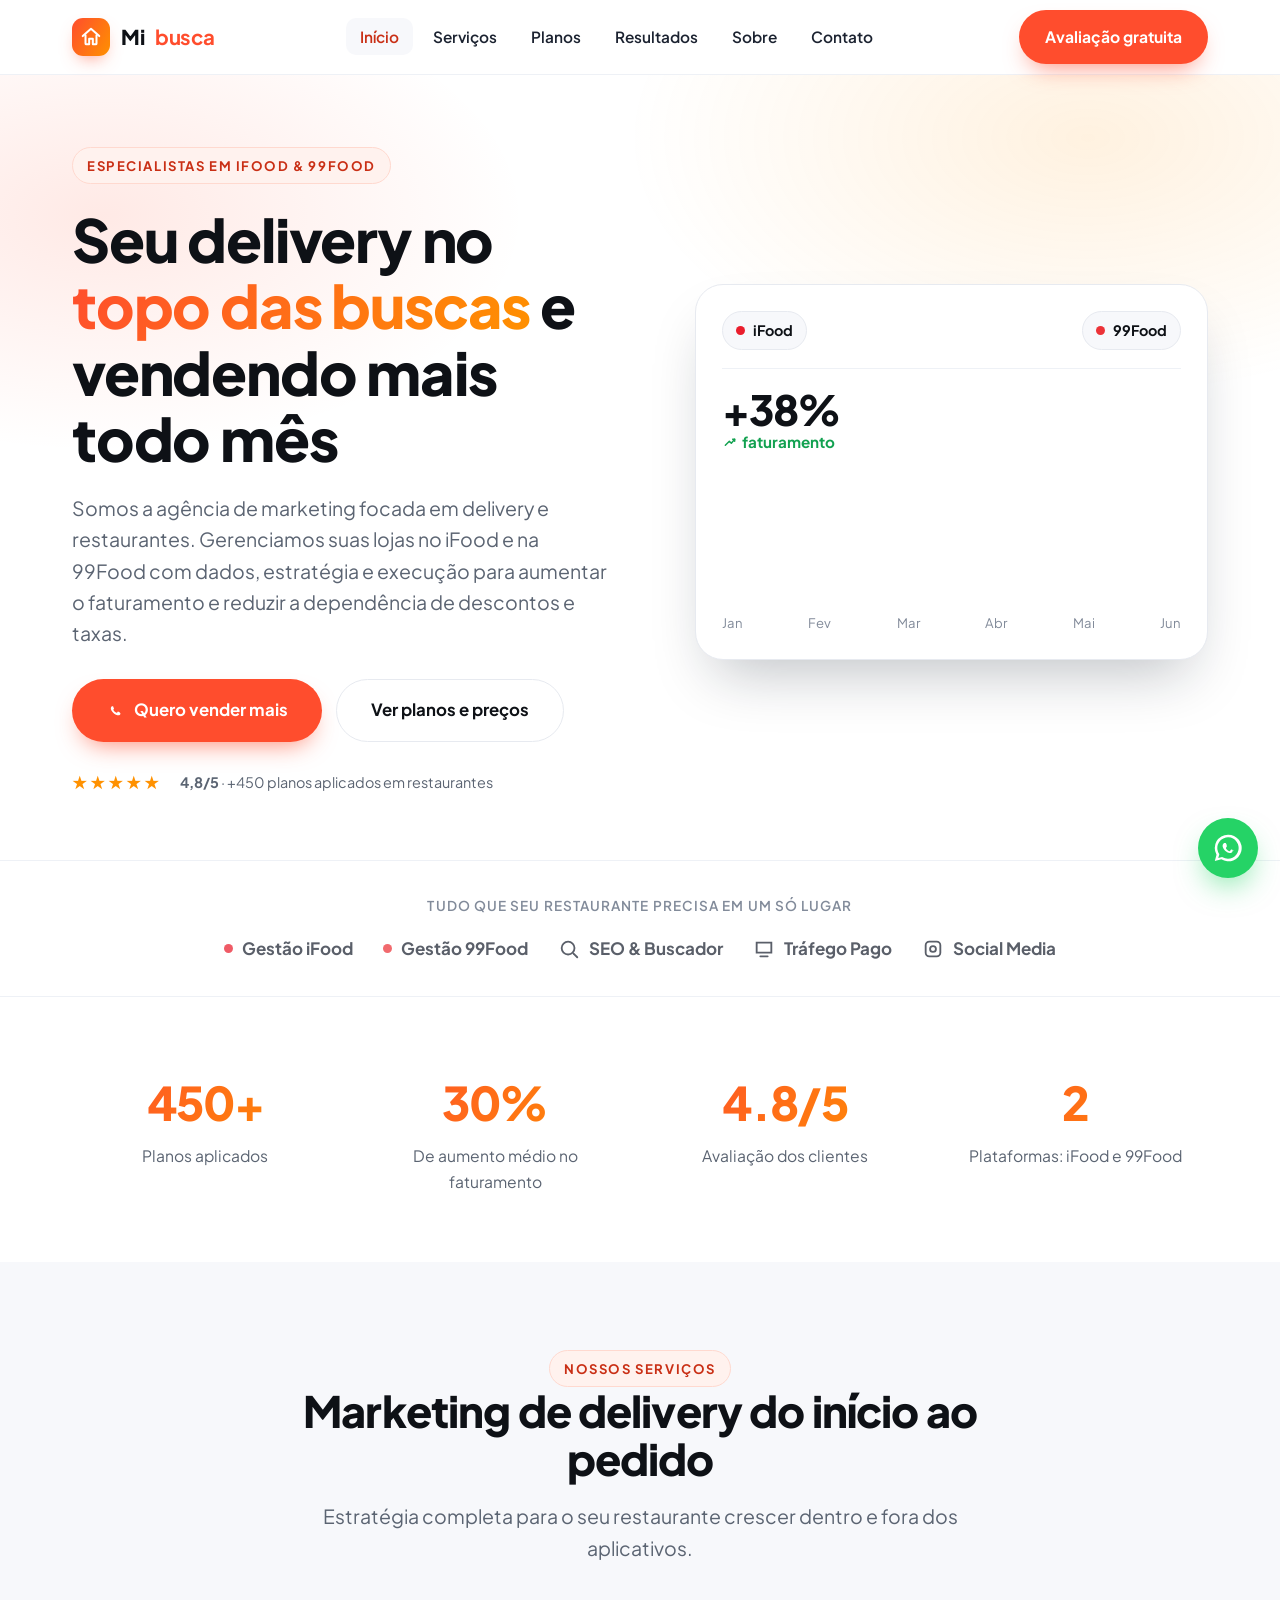
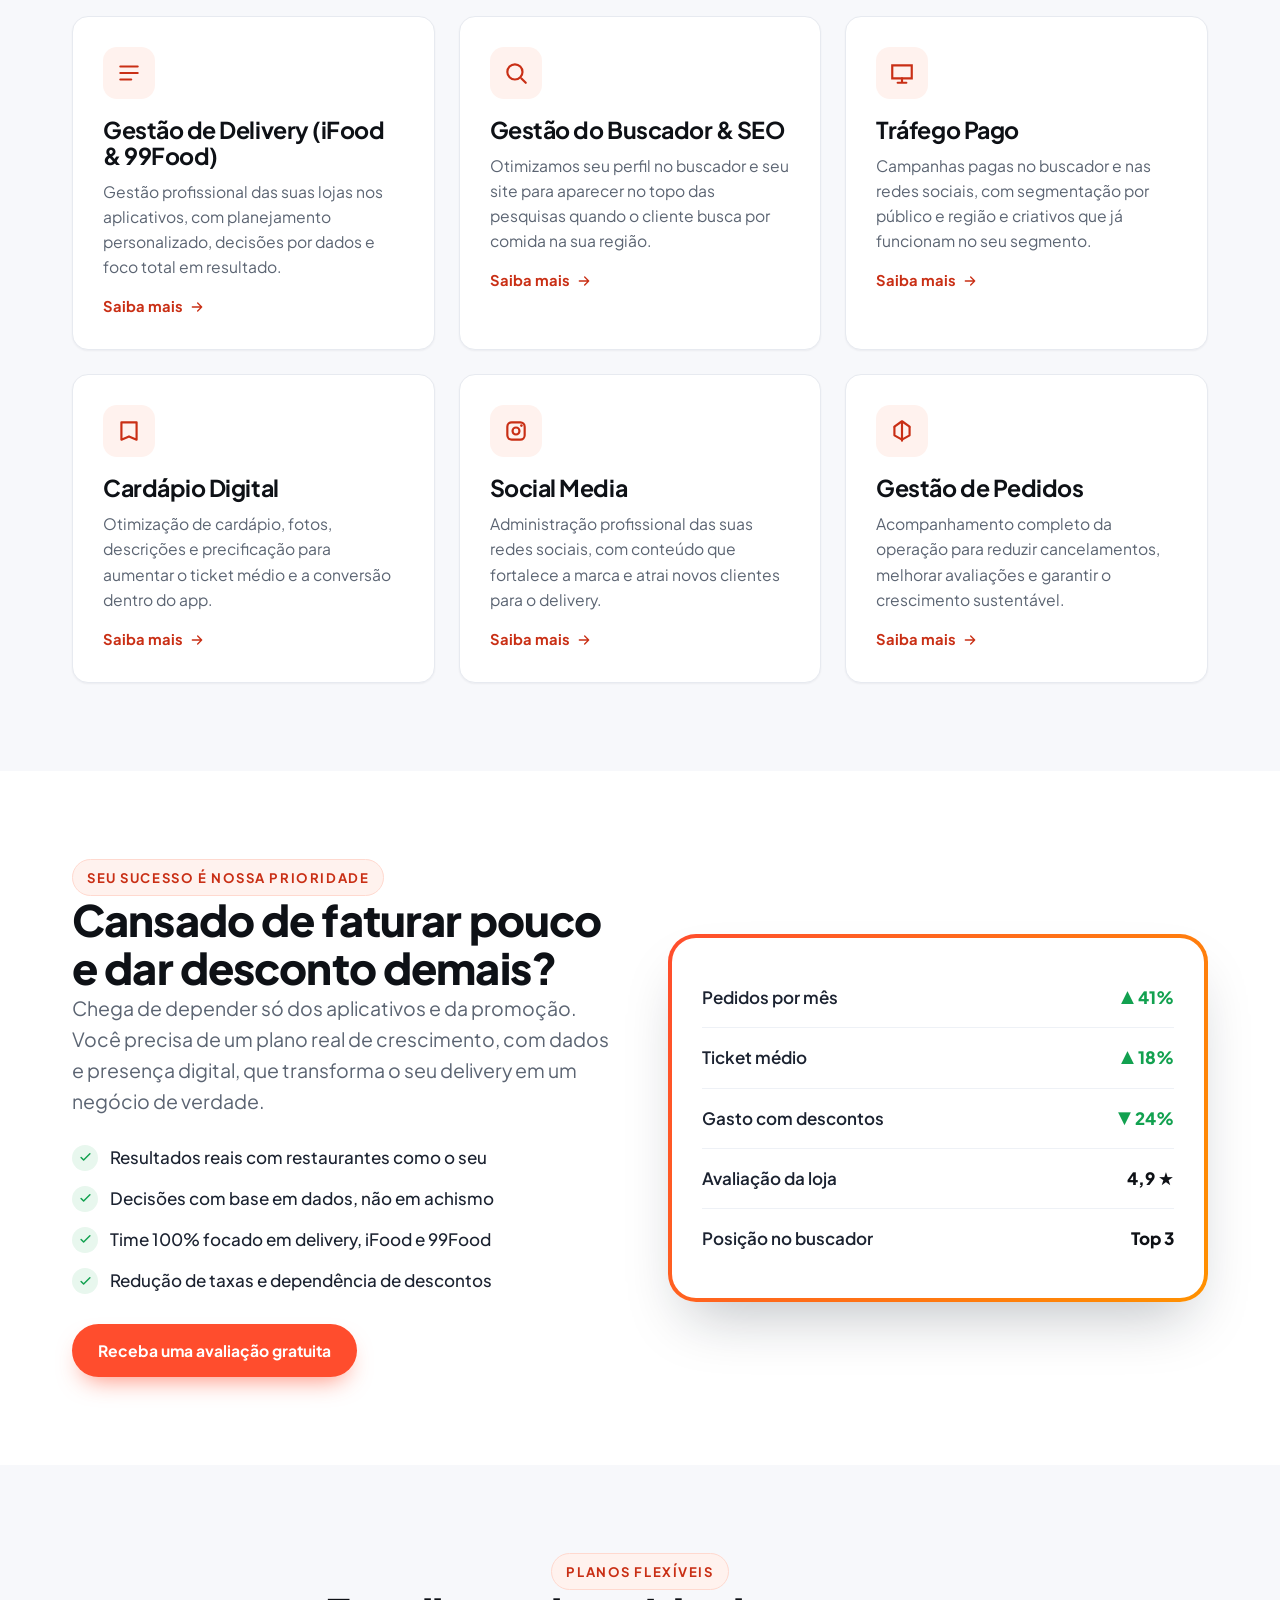
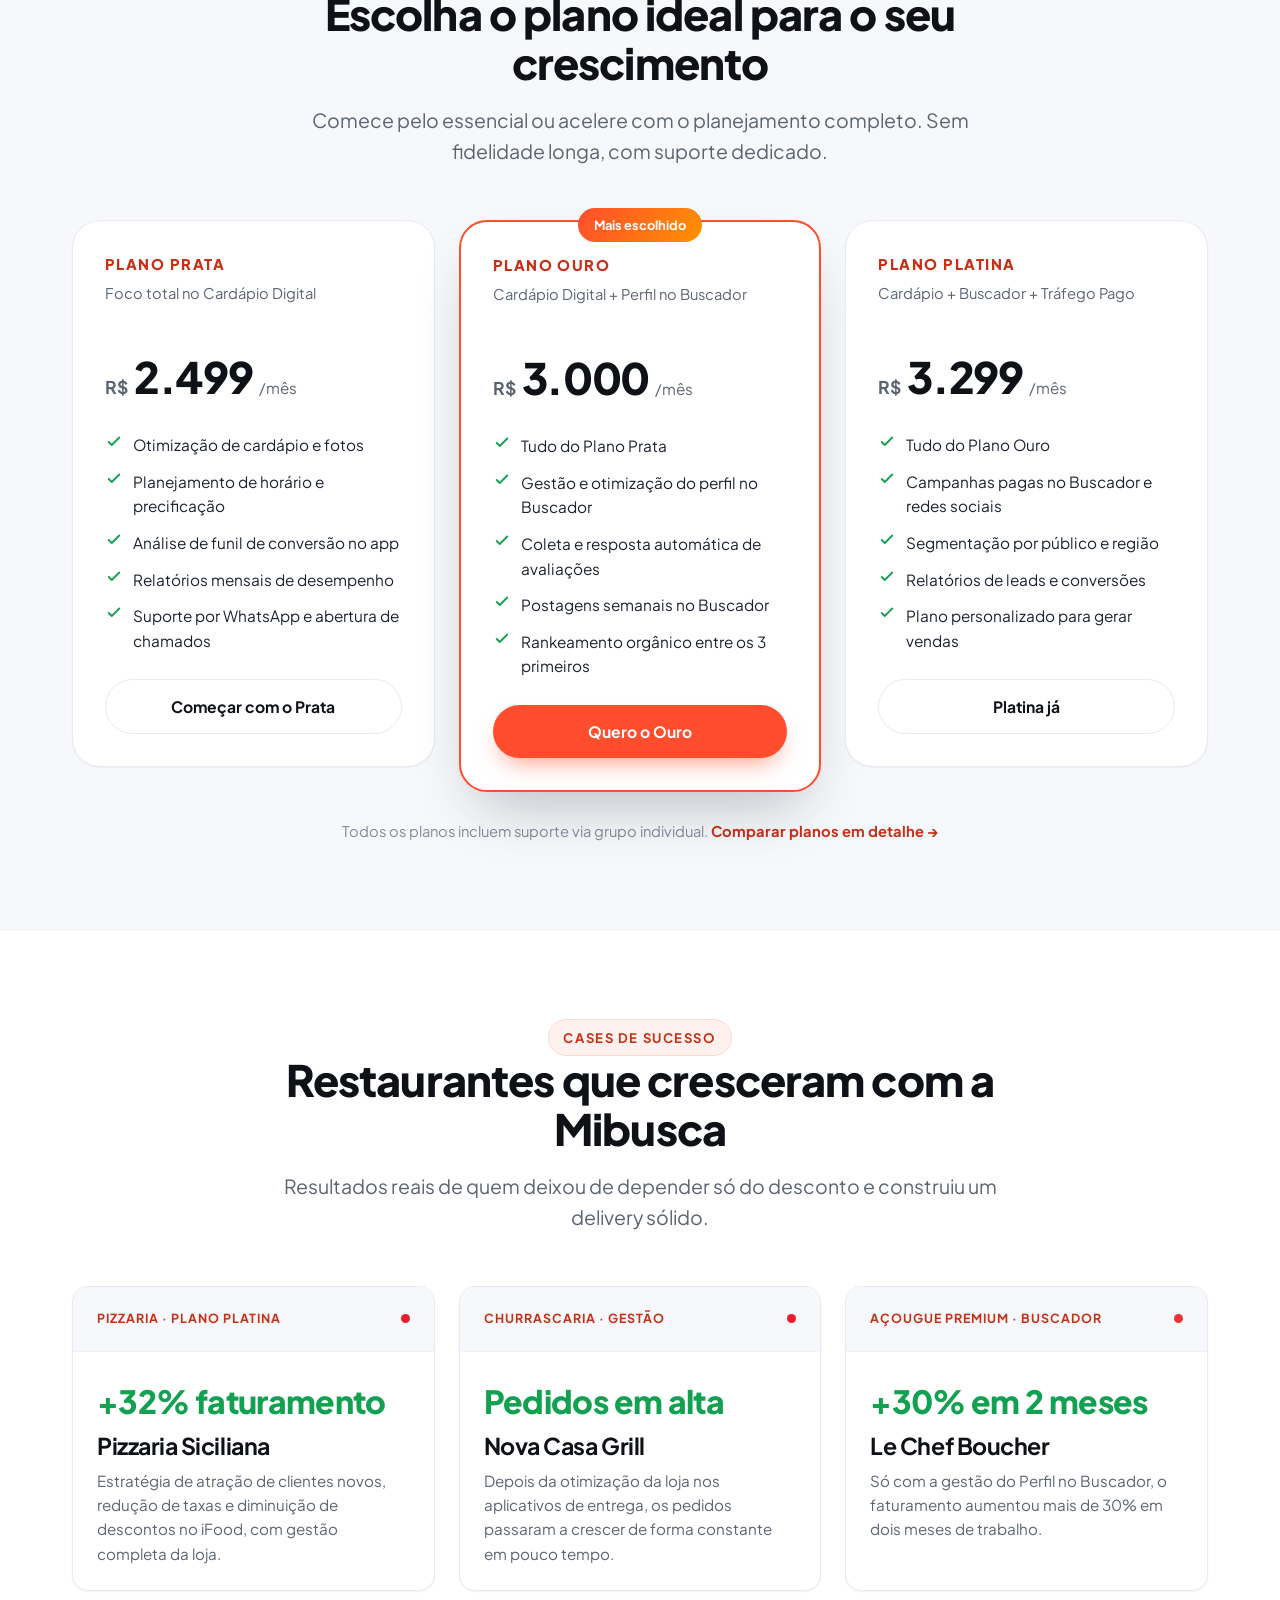
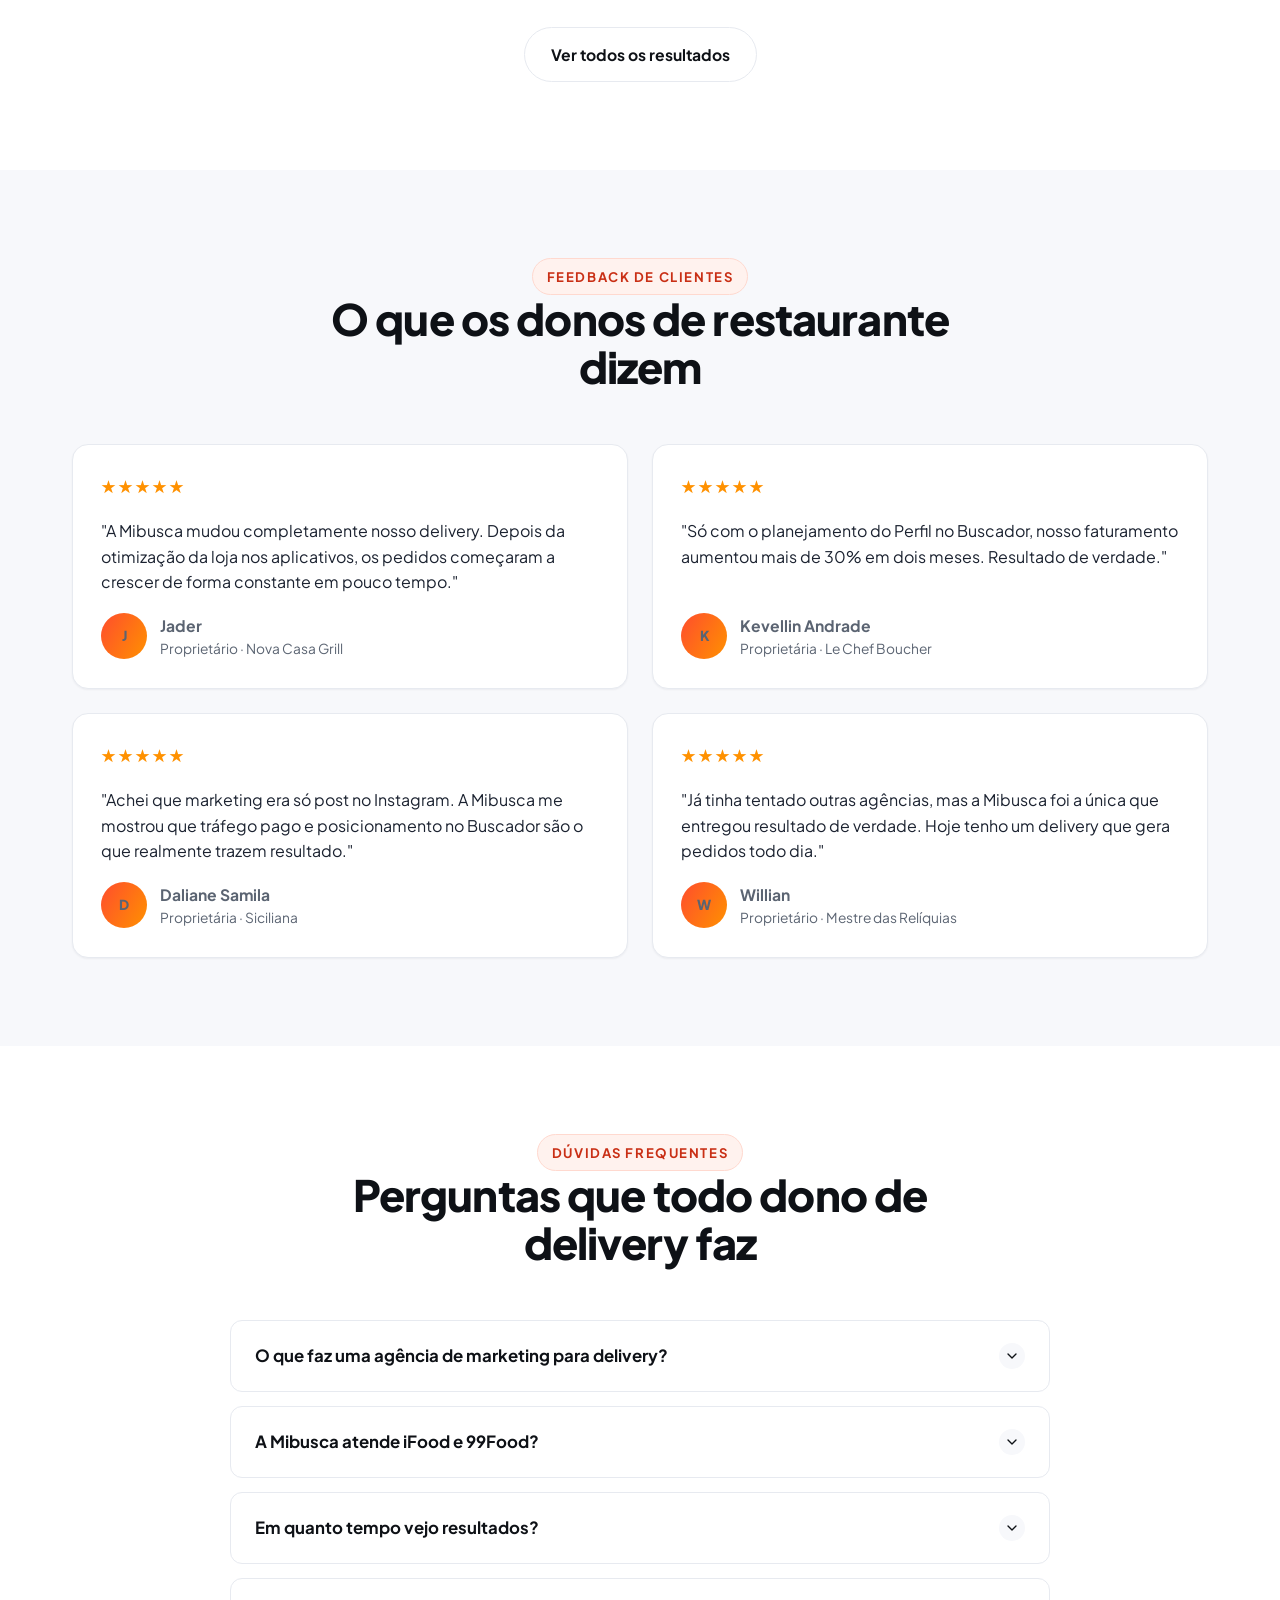
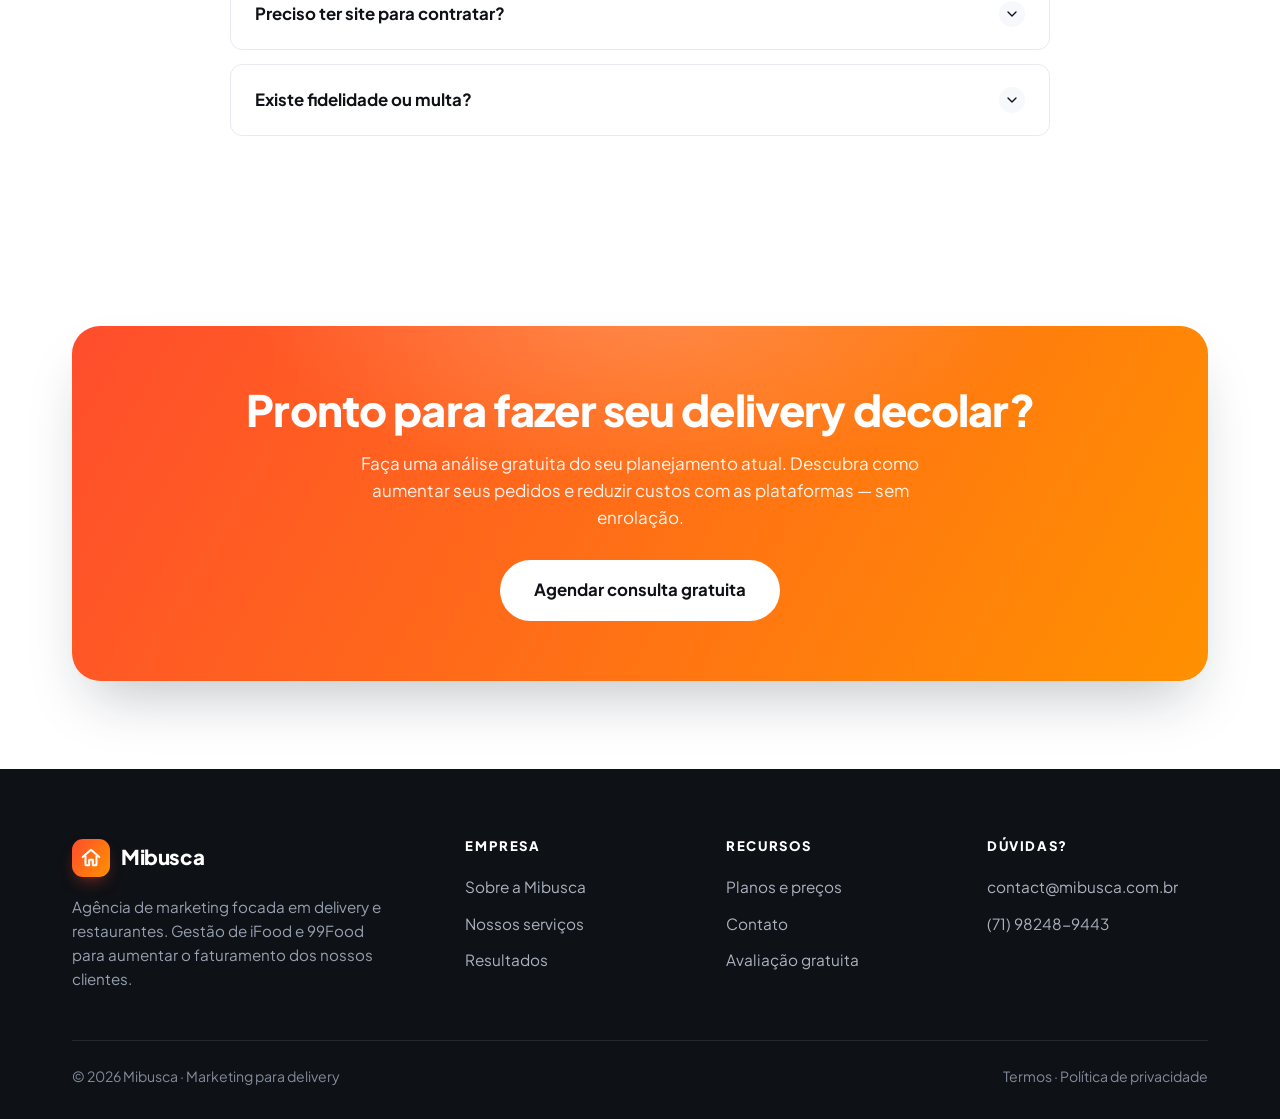
==== index.html @ a93505f5 "Site Mibusca: SEO + design (multi-paginas), deploy via GitHub Pages e CLAUDE.md" ====
<!DOCTYPE html>
<html lang="pt-BR">
<head>
<meta charset="UTF-8">
<meta name="viewport" content="width=device-width, initial-scale=1.0, viewport-fit=cover">

<title>Mibusca | Agência de Marketing para Delivery no iFood e 99Food</title>
<meta name="description" content="Agência de marketing para delivery e restaurantes. Gestão profissional de iFood e 99Food, SEO local, tráfego pago e cardápio digital para aumentar seu faturamento e reduzir taxas. Peça uma avaliação gratuita.">
<meta name="keywords" content="agência de marketing para delivery, gestão de iFood, gestão de 99Food, marketing para restaurantes, aumentar vendas no iFood, consultoria delivery">
<meta name="author" content="Mibusca">
<meta name="robots" content="index, follow, max-image-preview:large">
<link rel="canonical" href="https://mibusca.com.br/">
<meta name="theme-color" content="#ff4d2d">

<!-- Open Graph -->
<meta property="og:type" content="website">
<meta property="og:locale" content="pt_BR">
<meta property="og:site_name" content="Mibusca">
<meta property="og:title" content="Mibusca | Agência de Marketing para Delivery no iFood e 99Food">
<meta property="og:description" content="Gestão profissional de iFood e 99Food, SEO local e tráfego pago para restaurantes venderem mais e pagarem menos taxas.">
<meta property="og:url" content="https://mibusca.com.br/">
<meta property="og:image" content="https://mibusca.com.br/assets/img/og-cover.jpg">
<meta name="twitter:card" content="summary_large_image">
<meta name="twitter:title" content="Mibusca | Agência de Marketing para Delivery">
<meta name="twitter:description" content="Gestão de iFood e 99Food para restaurantes venderem mais e reduzirem taxas.">

<link rel="icon" href="favicon.svg" type="image/svg+xml">
<link rel="manifest" href="site.webmanifest">
<link rel="preconnect" href="https://fonts.googleapis.com">
<link rel="preconnect" href="https://fonts.gstatic.com" crossorigin>
<link rel="stylesheet" href="https://fonts.googleapis.com/css2?family=Plus+Jakarta+Sans:wght@400;500;600;700;800&display=swap">
<link rel="stylesheet" href="assets/css/styles.css">

<!-- JSON-LD: Organization + LocalBusiness -->
<script type="application/ld+json">
{
  "@context": "https://schema.org",
  "@type": ["Organization", "ProfessionalService"],
  "name": "Mibusca",
  "url": "https://mibusca.com.br/",
  "logo": "https://mibusca.com.br/assets/img/logo.png",
  "image": "https://mibusca.com.br/assets/img/og-cover.jpg",
  "description": "Agência de marketing especializada em delivery e restaurantes, com gestão de iFood e 99Food, SEO local e tráfego pago.",
  "email": "contact@mibusca.com.br",
  "telephone": "+55-71-98248-9443",
  "priceRange": "R$2499 - R$3299",
  "areaServed": { "@type": "Country", "name": "Brasil" },
  "knowsAbout": ["Gestão de iFood", "Gestão de 99Food", "Marketing para restaurantes", "Tráfego pago", "SEO local"],
  "sameAs": ["https://wa.me/5571982489443"],
  "contactPoint": {
    "@type": "ContactPoint",
    "telephone": "+55-71-98248-9443",
    "contactType": "sales",
    "areaServed": "BR",
    "availableLanguage": "Portuguese"
  },
  "aggregateRating": {
    "@type": "AggregateRating",
    "ratingValue": "4.8",
    "reviewCount": "127",
    "bestRating": "5"
  }
}
</script>
<!-- JSON-LD: FAQ -->
<script type="application/ld+json">
{
  "@context": "https://schema.org",
  "@type": "FAQPage",
  "mainEntity": [
    {"@type":"Question","name":"O que faz uma agência de marketing para delivery?","acceptedAnswer":{"@type":"Answer","text":"Cuidamos da operação digital do seu restaurante dentro do iFood e da 99Food: otimização de cardápio e fotos, precificação, gestão de avaliações, SEO local, tráfego pago e relatórios. O objetivo é aumentar pedidos e reduzir a dependência de descontos e taxas."}},
    {"@type":"Question","name":"A Mibusca atende iFood e 99Food?","acceptedAnswer":{"@type":"Answer","text":"Sim. Gerenciamos lojas dentro das duas plataformas, iFood e 99Food, com estratégias específicas para cada uma e visão integrada do seu faturamento."}},
    {"@type":"Question","name":"Em quanto tempo vejo resultados?","acceptedAnswer":{"@type":"Answer","text":"Otimizações de cardápio e posicionamento costumam refletir nas primeiras semanas. Clientes relatam crescimento de faturamento já nos dois primeiros meses, dependendo do plano e do ponto de partida da loja."}},
    {"@type":"Question","name":"Preciso ter site para contratar?","acceptedAnswer":{"@type":"Answer","text":"Não. Trabalhamos diretamente dentro do portal do iFood e da 99Food. Site e perfil no buscador são complementos que potencializam os resultados, incluídos nos planos Ouro e Platina."}},
    {"@type":"Question","name":"Existe fidelidade ou multa?","acceptedAnswer":{"@type":"Answer","text":"Nossos planos são mensais e flexíveis. Você pode evoluir de plano conforme o crescimento do seu delivery. Fale com nosso time para ver as condições atuais."}}
  ]
}
</script>
<!-- JSON-LD: WebSite -->
<script type="application/ld+json">
{
  "@context": "https://schema.org",
  "@type": "WebSite",
  "name": "Mibusca",
  "url": "https://mibusca.com.br/",
  "inLanguage": "pt-BR"
}
</script>
</head>
<body>

<!-- HEADER -->
<header class="site-header">
  <div class="container">
    <nav class="nav" aria-label="Principal">
      <a class="brand" href="index.html" aria-label="Mibusca — página inicial">
        <span class="brand__mark" aria-hidden="true">
          <svg viewBox="0 0 24 24" fill="none"><path d="M3 11l9-8 9 8" stroke="#fff" stroke-width="2.2" stroke-linecap="round" stroke-linejoin="round"/><path d="M6 10v9a1 1 0 001 1h3v-6h4v6h3a1 1 0 001-1v-9" stroke="#fff" stroke-width="2.2" stroke-linecap="round" stroke-linejoin="round"/></svg>
        </span>
        Mi<b>busca</b>
      </a>
      <ul class="nav__links">
        <li><a href="index.html" aria-current="page">Início</a></li>
        <li><a href="servicos.html">Serviços</a></li>
        <li><a href="planos.html">Planos</a></li>
        <li><a href="cases.html">Resultados</a></li>
        <li><a href="sobre.html">Sobre</a></li>
        <li><a href="contato.html">Contato</a></li>
      </ul>
      <div class="nav__cta">
        <a class="btn btn--primary" href="https://wa.me/5571982489443?text=Oi!%20Encontrei%20a%20Mibusca%20pelo%20site%20e%20quero%20uma%20avalia%C3%A7%C3%A3o%20gratuita." target="_blank" rel="noopener">Avaliação gratuita</a>
        <button class="nav__toggle" aria-label="Abrir menu" aria-expanded="false" aria-controls="menu">
          <svg viewBox="0 0 24 24" fill="none"><path d="M4 7h16M4 12h16M4 17h16" stroke="currentColor" stroke-width="2" stroke-linecap="round"/></svg>
        </button>
      </div>
    </nav>
  </div>
</header>

<main>
<!-- HERO -->
<section class="hero">
  <div class="container">
    <div class="hero__grid">
      <div>
        <span class="eyebrow">Especialistas em iFood &amp; 99Food</span>
        <h1>Seu delivery no <span class="text-grad">topo das buscas</span> e vendendo mais todo mês</h1>
        <p class="lead">Somos a agência de marketing focada em delivery e restaurantes. Gerenciamos suas lojas no iFood e na 99Food com dados, estratégia e execução para aumentar o faturamento e reduzir a dependência de descontos e taxas.</p>
        <div class="hero__actions">
          <a class="btn btn--primary btn--lg" href="https://wa.me/5571982489443?text=Oi!%20Quero%20uma%20avalia%C3%A7%C3%A3o%20gratuita%20do%20meu%20delivery." target="_blank" rel="noopener">
            <svg viewBox="0 0 24 24" fill="currentColor"><path d="M17.5 14.4c-.3-.2-1.7-.8-2-.9-.3-.1-.5-.2-.7.2-.2.3-.7.9-.9 1.1-.2.2-.3.2-.6.1-1.7-.9-2.8-1.6-4-3.5-.3-.5.3-.5.8-1.5.1-.2 0-.4 0-.5-.1-.2-.7-1.6-.9-2.2-.2-.6-.5-.5-.7-.5h-.6c-.2 0-.5.1-.8.4-.3.3-1 1-1 2.5s1.1 2.9 1.2 3.1c.2.2 2.1 3.3 5.2 4.6 1.9.8 2.7.9 3.6.8.6-.1 1.7-.7 1.9-1.4.2-.7.2-1.2.2-1.4-.1-.1-.3-.2-.6-.3z"/></svg>
            Quero vender mais
          </a>
          <a class="btn btn--ghost btn--lg" href="planos.html">Ver planos e preços</a>
        </div>
        <div class="hero__trust">
          <span class="hero__stars" aria-hidden="true">★★★★★</span>
          <small><strong>4,8/5</strong> · +450 planos aplicados em restaurantes</small>
        </div>
      </div>

      <div class="hero__card" aria-hidden="true">
        <div class="hero__card-top">
          <span class="platform-chip"><span class="dot dot--ifood"></span> iFood</span>
          <span class="platform-chip"><span class="dot dot--99"></span> 99Food</span>
        </div>
        <div class="metric-row">
          <div>
            <div class="big">+38%</div>
            <span class="up">
              <svg viewBox="0 0 24 24" width="16" height="16" fill="none"><path d="M5 17L11 11l3 3 5-6" stroke="currentColor" stroke-width="2.2" stroke-linecap="round" stroke-linejoin="round"/><path d="M16 8h3v3" stroke="currentColor" stroke-width="2.2" stroke-linecap="round" stroke-linejoin="round"/></svg>
              faturamento
            </span>
          </div>
        </div>
        <div class="bars">
          <span data-h="32"></span><span data-h="46"></span><span data-h="40"></span>
          <span data-h="62"></span><span data-h="74"></span><span data-h="90"></span>
        </div>
        <div class="hero__card-foot"><span>Jan</span><span>Fev</span><span>Mar</span><span>Abr</span><span>Mai</span><span>Jun</span></div>
      </div>
    </div>
  </div>
</section>

<!-- LOGOS / TRUST -->
<section class="logos">
  <div class="container">
    <p>Tudo que seu restaurante precisa em um só lugar</p>
    <div class="logos__row">
      <span class="logo-pill"><span class="dot dot--ifood"></span> Gestão iFood</span>
      <span class="logo-pill"><span class="dot dot--99"></span> Gestão 99Food</span>
      <span class="logo-pill">
        <svg viewBox="0 0 24 24" fill="none"><circle cx="11" cy="11" r="7" stroke="currentColor" stroke-width="2"/><path d="M21 21l-4-4" stroke="currentColor" stroke-width="2" stroke-linecap="round"/></svg>
        SEO &amp; Buscador
      </span>
      <span class="logo-pill">
        <svg viewBox="0 0 24 24" fill="none"><path d="M4 5h16v11H4z" stroke="currentColor" stroke-width="2"/><path d="M8 20h8" stroke="currentColor" stroke-width="2" stroke-linecap="round"/></svg>
        Tráfego Pago
      </span>
      <span class="logo-pill">
        <svg viewBox="0 0 24 24" fill="none"><rect x="4" y="4" width="16" height="16" rx="4" stroke="currentColor" stroke-width="2"/><circle cx="12" cy="12" r="3.2" stroke="currentColor" stroke-width="2"/></svg>
        Social Media
      </span>
    </div>
  </div>
</section>

<!-- STATS -->
<section class="section section--tight">
  <div class="container">
    <div class="stats">
      <div class="stat reveal"><div class="num"><span data-count="450">0</span>+</div><div class="label">Planos aplicados</div></div>
      <div class="stat reveal"><div class="num"><span data-count="30">0</span>%</div><div class="label">De aumento médio no faturamento</div></div>
      <div class="stat reveal"><div class="num"><span data-count="4.8" data-dec="1">0</span>/5</div><div class="label">Avaliação dos clientes</div></div>
      <div class="stat reveal"><div class="num"><span data-count="2">0</span></div><div class="label">Plataformas: iFood e 99Food</div></div>
    </div>
  </div>
</section>

<!-- SERVICES -->
<section class="section section--soft" id="servicos">
  <div class="container">
    <div class="section-head center">
      <span class="eyebrow">Nossos serviços</span>
      <h2>Marketing de delivery do início ao pedido</h2>
      <p class="lead">Estratégia completa para o seu restaurante crescer dentro e fora dos aplicativos.</p>
    </div>
    <div class="grid grid-3">
      <article class="card reveal">
        <div class="card__icon"><svg viewBox="0 0 24 24" fill="none"><path d="M4 6h16M4 12h16M4 18h10" stroke="currentColor" stroke-width="2" stroke-linecap="round"/></svg></div>
        <h3>Gestão de Delivery (iFood &amp; 99Food)</h3>
        <p>Gestão profissional das suas lojas nos aplicativos, com planejamento personalizado, decisões por dados e foco total em resultado.</p>
        <a class="card__link" href="servicos.html#gestao-delivery">Saiba mais <svg viewBox="0 0 24 24" fill="none"><path d="M5 12h14M13 6l6 6-6 6" stroke="currentColor" stroke-width="2" stroke-linecap="round" stroke-linejoin="round"/></svg></a>
      </article>
      <article class="card reveal">
        <div class="card__icon"><svg viewBox="0 0 24 24" fill="none"><circle cx="11" cy="11" r="7" stroke="currentColor" stroke-width="2"/><path d="M21 21l-4-4" stroke="currentColor" stroke-width="2" stroke-linecap="round"/></svg></div>
        <h3>Gestão do Buscador &amp; SEO</h3>
        <p>Otimizamos seu perfil no buscador e seu site para aparecer no topo das pesquisas quando o cliente busca por comida na sua região.</p>
        <a class="card__link" href="servicos.html#seo-buscador">Saiba mais <svg viewBox="0 0 24 24" fill="none"><path d="M5 12h14M13 6l6 6-6 6" stroke="currentColor" stroke-width="2" stroke-linecap="round" stroke-linejoin="round"/></svg></a>
      </article>
      <article class="card reveal">
        <div class="card__icon"><svg viewBox="0 0 24 24" fill="none"><path d="M3 5h18v12H3z" stroke="currentColor" stroke-width="2"/><path d="M8 21h8M12 17v4" stroke="currentColor" stroke-width="2" stroke-linecap="round"/></svg></div>
        <h3>Tráfego Pago</h3>
        <p>Campanhas pagas no buscador e nas redes sociais, com segmentação por público e região e criativos que já funcionam no seu segmento.</p>
        <a class="card__link" href="servicos.html#trafego-pago">Saiba mais <svg viewBox="0 0 24 24" fill="none"><path d="M5 12h14M13 6l6 6-6 6" stroke="currentColor" stroke-width="2" stroke-linecap="round" stroke-linejoin="round"/></svg></a>
      </article>
      <article class="card reveal">
        <div class="card__icon"><svg viewBox="0 0 24 24" fill="none"><path d="M5 4h14v16l-7-3-7 3z" stroke="currentColor" stroke-width="2" stroke-linejoin="round"/></svg></div>
        <h3>Cardápio Digital</h3>
        <p>Otimização de cardápio, fotos, descrições e precificação para aumentar o ticket médio e a conversão dentro do app.</p>
        <a class="card__link" href="servicos.html#cardapio-digital">Saiba mais <svg viewBox="0 0 24 24" fill="none"><path d="M5 12h14M13 6l6 6-6 6" stroke="currentColor" stroke-width="2" stroke-linecap="round" stroke-linejoin="round"/></svg></a>
      </article>
      <article class="card reveal">
        <div class="card__icon"><svg viewBox="0 0 24 24" fill="none"><rect x="4" y="4" width="16" height="16" rx="4" stroke="currentColor" stroke-width="2"/><circle cx="12" cy="12" r="3.2" stroke="currentColor" stroke-width="2"/><circle cx="17" cy="7" r="1.2" fill="currentColor"/></svg></div>
        <h3>Social Media</h3>
        <p>Administração profissional das suas redes sociais, com conteúdo que fortalece a marca e atrai novos clientes para o delivery.</p>
        <a class="card__link" href="servicos.html#social-media">Saiba mais <svg viewBox="0 0 24 24" fill="none"><path d="M5 12h14M13 6l6 6-6 6" stroke="currentColor" stroke-width="2" stroke-linecap="round" stroke-linejoin="round"/></svg></a>
      </article>
      <article class="card reveal">
        <div class="card__icon"><svg viewBox="0 0 24 24" fill="none"><path d="M12 3v18M5 8l7-5 7 5" stroke="currentColor" stroke-width="2" stroke-linecap="round" stroke-linejoin="round"/><path d="M5 8v8l7 4 7-4V8" stroke="currentColor" stroke-width="2" stroke-linejoin="round"/></svg></div>
        <h3>Gestão de Pedidos</h3>
        <p>Acompanhamento completo da operação para reduzir cancelamentos, melhorar avaliações e garantir o crescimento sustentável.</p>
        <a class="card__link" href="servicos.html#gestao-pedidos">Saiba mais <svg viewBox="0 0 24 24" fill="none"><path d="M5 12h14M13 6l6 6-6 6" stroke="currentColor" stroke-width="2" stroke-linecap="round" stroke-linejoin="round"/></svg></a>
      </article>
    </div>
  </div>
</section>

<!-- PAIN / SOLUTION SPLIT -->
<section class="section">
  <div class="container">
    <div class="split">
      <div class="reveal">
        <span class="eyebrow">Seu sucesso é nossa prioridade</span>
        <h2>Cansado de faturar pouco e dar desconto demais?</h2>
        <p class="lead">Chega de depender só dos aplicativos e da promoção. Você precisa de um plano real de crescimento, com dados e presença digital, que transforma o seu delivery em um negócio de verdade.</p>
        <ul class="checklist">
          <li><span class="ic"><svg viewBox="0 0 24 24" fill="none"><path d="M5 12l4 4 10-10" stroke="currentColor" stroke-width="2.4" stroke-linecap="round" stroke-linejoin="round"/></svg></span> Resultados reais com restaurantes como o seu</li>
          <li><span class="ic"><svg viewBox="0 0 24 24" fill="none"><path d="M5 12l4 4 10-10" stroke="currentColor" stroke-width="2.4" stroke-linecap="round" stroke-linejoin="round"/></svg></span> Decisões com base em dados, não em achismo</li>
          <li><span class="ic"><svg viewBox="0 0 24 24" fill="none"><path d="M5 12l4 4 10-10" stroke="currentColor" stroke-width="2.4" stroke-linecap="round" stroke-linejoin="round"/></svg></span> Time 100% focado em delivery, iFood e 99Food</li>
          <li><span class="ic"><svg viewBox="0 0 24 24" fill="none"><path d="M5 12l4 4 10-10" stroke="currentColor" stroke-width="2.4" stroke-linecap="round" stroke-linejoin="round"/></svg></span> Redução de taxas e dependência de descontos</li>
        </ul>
        <div class="hero__actions">
          <a class="btn btn--primary" href="https://wa.me/5571982489443?text=Oi!%20Quero%20receber%20uma%20avalia%C3%A7%C3%A3o%20gratuita." target="_blank" rel="noopener">Receba uma avaliação gratuita</a>
        </div>
      </div>
      <div class="reveal">
        <div class="visual-card">
          <div class="visual-card__inner">
            <div class="kpi"><span class="k">Pedidos por mês</span><span class="v green">▲ 41%</span></div>
            <div class="kpi"><span class="k">Ticket médio</span><span class="v green">▲ 18%</span></div>
            <div class="kpi"><span class="k">Gasto com descontos</span><span class="v green">▼ 24%</span></div>
            <div class="kpi"><span class="k">Avaliação da loja</span><span class="v">4,9 ★</span></div>
            <div class="kpi"><span class="k">Posição no buscador</span><span class="v">Top 3</span></div>
          </div>
        </div>
      </div>
    </div>
  </div>
</section>

<!-- PRICING -->
<section class="section section--soft" id="planos">
  <div class="container">
    <div class="section-head center">
      <span class="eyebrow">Planos flexíveis</span>
      <h2>Escolha o plano ideal para o seu crescimento</h2>
      <p class="lead">Comece pelo essencial ou acelere com o planejamento completo. Sem fidelidade longa, com suporte dedicado.</p>
    </div>
    <div class="pricing">
      <div class="plan reveal">
        <div class="plan__name">Plano Prata</div>
        <p class="plan__desc">Foco total no Cardápio Digital</p>
        <div class="plan__price"><span class="cur">R$</span><span class="amount">2.499</span><span class="per">/mês</span></div>
        <ul class="plan__features">
          <li><span class="ic"><svg viewBox="0 0 24 24" fill="none"><path d="M5 12l4 4 10-10" stroke="currentColor" stroke-width="2.4" stroke-linecap="round" stroke-linejoin="round"/></svg></span> Otimização de cardápio e fotos</li>
          <li><span class="ic"><svg viewBox="0 0 24 24" fill="none"><path d="M5 12l4 4 10-10" stroke="currentColor" stroke-width="2.4" stroke-linecap="round" stroke-linejoin="round"/></svg></span> Planejamento de horário e precificação</li>
          <li><span class="ic"><svg viewBox="0 0 24 24" fill="none"><path d="M5 12l4 4 10-10" stroke="currentColor" stroke-width="2.4" stroke-linecap="round" stroke-linejoin="round"/></svg></span> Análise de funil de conversão no app</li>
          <li><span class="ic"><svg viewBox="0 0 24 24" fill="none"><path d="M5 12l4 4 10-10" stroke="currentColor" stroke-width="2.4" stroke-linecap="round" stroke-linejoin="round"/></svg></span> Relatórios mensais de desempenho</li>
          <li><span class="ic"><svg viewBox="0 0 24 24" fill="none"><path d="M5 12l4 4 10-10" stroke="currentColor" stroke-width="2.4" stroke-linecap="round" stroke-linejoin="round"/></svg></span> Suporte por WhatsApp e abertura de chamados</li>
        </ul>
        <a class="btn btn--ghost btn--block" href="https://wa.me/5571982489443?text=Oi!%20Quero%20come%C3%A7ar%20com%20o%20Plano%20Prata." target="_blank" rel="noopener">Começar com o Prata</a>
      </div>

      <div class="plan plan--featured reveal">
        <span class="plan__badge">Mais escolhido</span>
        <div class="plan__name">Plano Ouro</div>
        <p class="plan__desc">Cardápio Digital + Perfil no Buscador</p>
        <div class="plan__price"><span class="cur">R$</span><span class="amount">3.000</span><span class="per">/mês</span></div>
        <ul class="plan__features">
          <li><span class="ic"><svg viewBox="0 0 24 24" fill="none"><path d="M5 12l4 4 10-10" stroke="currentColor" stroke-width="2.4" stroke-linecap="round" stroke-linejoin="round"/></svg></span> Tudo do Plano Prata</li>
          <li><span class="ic"><svg viewBox="0 0 24 24" fill="none"><path d="M5 12l4 4 10-10" stroke="currentColor" stroke-width="2.4" stroke-linecap="round" stroke-linejoin="round"/></svg></span> Gestão e otimização do perfil no Buscador</li>
          <li><span class="ic"><svg viewBox="0 0 24 24" fill="none"><path d="M5 12l4 4 10-10" stroke="currentColor" stroke-width="2.4" stroke-linecap="round" stroke-linejoin="round"/></svg></span> Coleta e resposta automática de avaliações</li>
          <li><span class="ic"><svg viewBox="0 0 24 24" fill="none"><path d="M5 12l4 4 10-10" stroke="currentColor" stroke-width="2.4" stroke-linecap="round" stroke-linejoin="round"/></svg></span> Postagens semanais no Buscador</li>
          <li><span class="ic"><svg viewBox="0 0 24 24" fill="none"><path d="M5 12l4 4 10-10" stroke="currentColor" stroke-width="2.4" stroke-linecap="round" stroke-linejoin="round"/></svg></span> Rankeamento orgânico entre os 3 primeiros</li>
        </ul>
        <a class="btn btn--primary btn--block" href="https://wa.me/5571982489443?text=Oi!%20Quero%20o%20Plano%20Ouro." target="_blank" rel="noopener">Quero o Ouro</a>
      </div>

      <div class="plan reveal">
        <div class="plan__name">Plano Platina</div>
        <p class="plan__desc">Cardápio + Buscador + Tráfego Pago</p>
        <div class="plan__price"><span class="cur">R$</span><span class="amount">3.299</span><span class="per">/mês</span></div>
        <ul class="plan__features">
          <li><span class="ic"><svg viewBox="0 0 24 24" fill="none"><path d="M5 12l4 4 10-10" stroke="currentColor" stroke-width="2.4" stroke-linecap="round" stroke-linejoin="round"/></svg></span> Tudo do Plano Ouro</li>
          <li><span class="ic"><svg viewBox="0 0 24 24" fill="none"><path d="M5 12l4 4 10-10" stroke="currentColor" stroke-width="2.4" stroke-linecap="round" stroke-linejoin="round"/></svg></span> Campanhas pagas no Buscador e redes sociais</li>
          <li><span class="ic"><svg viewBox="0 0 24 24" fill="none"><path d="M5 12l4 4 10-10" stroke="currentColor" stroke-width="2.4" stroke-linecap="round" stroke-linejoin="round"/></svg></span> Segmentação por público e região</li>
          <li><span class="ic"><svg viewBox="0 0 24 24" fill="none"><path d="M5 12l4 4 10-10" stroke="currentColor" stroke-width="2.4" stroke-linecap="round" stroke-linejoin="round"/></svg></span> Relatórios de leads e conversões</li>
          <li><span class="ic"><svg viewBox="0 0 24 24" fill="none"><path d="M5 12l4 4 10-10" stroke="currentColor" stroke-width="2.4" stroke-linecap="round" stroke-linejoin="round"/></svg></span> Plano personalizado para gerar vendas</li>
        </ul>
        <a class="btn btn--ghost btn--block" href="https://wa.me/5571982489443?text=Oi!%20Quero%20o%20Plano%20Platina." target="_blank" rel="noopener">Platina já</a>
      </div>
    </div>
    <p class="center" style="margin-top:28px;color:var(--muted-2);font-size:.92rem">Todos os planos incluem suporte via grupo individual. <a href="planos.html" style="color:var(--brand-700);font-weight:700">Comparar planos em detalhe →</a></p>
  </div>
</section>

<!-- CASES -->
<section class="section" id="resultados">
  <div class="container">
    <div class="section-head center">
      <span class="eyebrow">Cases de sucesso</span>
      <h2>Restaurantes que cresceram com a Mibusca</h2>
      <p class="lead">Resultados reais de quem deixou de depender só do desconto e construiu um delivery sólido.</p>
    </div>
    <div class="grid grid-3">
      <article class="case reveal">
        <div class="case__top"><span class="case__tag">Pizzaria · Plano Platina</span><span class="dot dot--ifood"></span></div>
        <div class="case__body">
          <div class="case__result">+32% faturamento</div>
          <h3>Pizzaria Siciliana</h3>
          <p>Estratégia de atração de clientes novos, redução de taxas e diminuição de descontos no iFood, com gestão completa da loja.</p>
        </div>
      </article>
      <article class="case reveal">
        <div class="case__top"><span class="case__tag">Churrascaria · Gestão</span><span class="dot dot--ifood"></span></div>
        <div class="case__body">
          <div class="case__result">Pedidos em alta</div>
          <h3>Nova Casa Grill</h3>
          <p>Depois da otimização da loja nos aplicativos de entrega, os pedidos passaram a crescer de forma constante em pouco tempo.</p>
        </div>
      </article>
      <article class="case reveal">
        <div class="case__top"><span class="case__tag">Açougue Premium · Buscador</span><span class="dot dot--99"></span></div>
        <div class="case__body">
          <div class="case__result">+30% em 2 meses</div>
          <h3>Le Chef Boucher</h3>
          <p>Só com a gestão do Perfil no Buscador, o faturamento aumentou mais de 30% em dois meses de trabalho.</p>
        </div>
      </article>
    </div>
    <div class="center" style="margin-top:36px">
      <a class="btn btn--ghost" href="cases.html">Ver todos os resultados</a>
    </div>
  </div>
</section>

<!-- TESTIMONIALS -->
<section class="section section--soft">
  <div class="container">
    <div class="section-head center">
      <span class="eyebrow">Feedback de clientes</span>
      <h2>O que os donos de restaurante dizem</h2>
    </div>
    <div class="grid grid-2">
      <figure class="quote reveal">
        <div class="quote__stars" aria-hidden="true">★★★★★</div>
        <blockquote><p>"A Mibusca mudou completamente nosso delivery. Depois da otimização da loja nos aplicativos, os pedidos começaram a crescer de forma constante em pouco tempo."</p></blockquote>
        <figcaption class="quote__who"><span class="quote__avatar">J</span><span><b>Jader</b><span>Proprietário · Nova Casa Grill</span></span></figcaption>
      </figure>
      <figure class="quote reveal">
        <div class="quote__stars" aria-hidden="true">★★★★★</div>
        <blockquote><p>"Só com o planejamento do Perfil no Buscador, nosso faturamento aumentou mais de 30% em dois meses. Resultado de verdade."</p></blockquote>
        <figcaption class="quote__who"><span class="quote__avatar">K</span><span><b>Kevellin Andrade</b><span>Proprietária · Le Chef Boucher</span></span></figcaption>
      </figure>
      <figure class="quote reveal">
        <div class="quote__stars" aria-hidden="true">★★★★★</div>
        <blockquote><p>"Achei que marketing era só post no Instagram. A Mibusca me mostrou que tráfego pago e posicionamento no Buscador são o que realmente trazem resultado."</p></blockquote>
        <figcaption class="quote__who"><span class="quote__avatar">D</span><span><b>Daliane Samila</b><span>Proprietária · Siciliana</span></span></figcaption>
      </figure>
      <figure class="quote reveal">
        <div class="quote__stars" aria-hidden="true">★★★★★</div>
        <blockquote><p>"Já tinha tentado outras agências, mas a Mibusca foi a única que entregou resultado de verdade. Hoje tenho um delivery que gera pedidos todo dia."</p></blockquote>
        <figcaption class="quote__who"><span class="quote__avatar">W</span><span><b>Willian</b><span>Proprietário · Mestre das Relíquias</span></span></figcaption>
      </figure>
    </div>
  </div>
</section>

<!-- FAQ -->
<section class="section" id="faq">
  <div class="container">
    <div class="section-head center">
      <span class="eyebrow">Dúvidas frequentes</span>
      <h2>Perguntas que todo dono de delivery faz</h2>
    </div>
    <div class="faq">
      <div class="faq__item">
        <button class="faq__q" aria-expanded="false"><span>O que faz uma agência de marketing para delivery?</span><span class="chev"><svg viewBox="0 0 24 24" fill="none"><path d="M6 9l6 6 6-6" stroke="currentColor" stroke-width="2" stroke-linecap="round" stroke-linejoin="round"/></svg></span></button>
        <div class="faq__a"><p>Cuidamos da operação digital do seu restaurante dentro do iFood e da 99Food: otimização de cardápio e fotos, precificação, gestão de avaliações, SEO local, tráfego pago e relatórios. O objetivo é aumentar pedidos e reduzir a dependência de descontos e taxas.</p></div>
      </div>
      <div class="faq__item">
        <button class="faq__q" aria-expanded="false"><span>A Mibusca atende iFood e 99Food?</span><span class="chev"><svg viewBox="0 0 24 24" fill="none"><path d="M6 9l6 6 6-6" stroke="currentColor" stroke-width="2" stroke-linecap="round" stroke-linejoin="round"/></svg></span></button>
        <div class="faq__a"><p>Sim. Gerenciamos lojas dentro das duas plataformas, iFood e 99Food, com estratégias específicas para cada uma e uma visão integrada do seu faturamento.</p></div>
      </div>
      <div class="faq__item">
        <button class="faq__q" aria-expanded="false"><span>Em quanto tempo vejo resultados?</span><span class="chev"><svg viewBox="0 0 24 24" fill="none"><path d="M6 9l6 6 6-6" stroke="currentColor" stroke-width="2" stroke-linecap="round" stroke-linejoin="round"/></svg></span></button>
        <div class="faq__a"><p>Otimizações de cardápio e posicionamento costumam refletir nas primeiras semanas. Clientes relatam crescimento de faturamento já nos dois primeiros meses, dependendo do plano e do ponto de partida da loja.</p></div>
      </div>
      <div class="faq__item">
        <button class="faq__q" aria-expanded="false"><span>Preciso ter site para contratar?</span><span class="chev"><svg viewBox="0 0 24 24" fill="none"><path d="M6 9l6 6 6-6" stroke="currentColor" stroke-width="2" stroke-linecap="round" stroke-linejoin="round"/></svg></span></button>
        <div class="faq__a"><p>Não. Trabalhamos diretamente dentro do portal do iFood e da 99Food. Site e perfil no buscador são complementos que potencializam os resultados, incluídos nos planos Ouro e Platina.</p></div>
      </div>
      <div class="faq__item">
        <button class="faq__q" aria-expanded="false"><span>Existe fidelidade ou multa?</span><span class="chev"><svg viewBox="0 0 24 24" fill="none"><path d="M6 9l6 6 6-6" stroke="currentColor" stroke-width="2" stroke-linecap="round" stroke-linejoin="round"/></svg></span></button>
        <div class="faq__a"><p>Nossos planos são mensais e flexíveis. Você pode evoluir de plano conforme o crescimento do seu delivery. Fale com nosso time para conhecer as condições atuais.</p></div>
      </div>
    </div>
  </div>
</section>

<!-- FINAL CTA -->
<section class="section">
  <div class="container">
    <div class="cta reveal">
      <h2>Pronto para fazer seu delivery decolar?</h2>
      <p>Faça uma análise gratuita do seu planejamento atual. Descubra como aumentar seus pedidos e reduzir custos com as plataformas — sem enrolação.</p>
      <a class="btn btn--light btn--lg" href="https://wa.me/5571982489443?text=Oi!%20Quero%20agendar%20uma%20consulta%20gratuita%20com%20a%20Mibusca." target="_blank" rel="noopener">Agendar consulta gratuita</a>
    </div>
  </div>
</section>
</main>

<!-- FOOTER -->
<footer class="site-footer">
  <div class="container">
    <div class="footer__grid">
      <div>
        <a class="brand" href="index.html">
          <span class="brand__mark" aria-hidden="true"><svg viewBox="0 0 24 24" fill="none"><path d="M3 11l9-8 9 8" stroke="#fff" stroke-width="2.2" stroke-linecap="round" stroke-linejoin="round"/><path d="M6 10v9a1 1 0 001 1h3v-6h4v6h3a1 1 0 001-1v-9" stroke="#fff" stroke-width="2.2" stroke-linecap="round" stroke-linejoin="round"/></svg></span>
          Mibusca
        </a>
        <p class="footer__about">Agência de marketing focada em delivery e restaurantes. Gestão de iFood e 99Food para aumentar o faturamento dos nossos clientes.</p>
      </div>
      <div class="footer__col">
        <h4>Empresa</h4>
        <a href="sobre.html">Sobre a Mibusca</a>
        <a href="servicos.html">Nossos serviços</a>
        <a href="cases.html">Resultados</a>
      </div>
      <div class="footer__col">
        <h4>Recursos</h4>
        <a href="planos.html">Planos e preços</a>
        <a href="contato.html">Contato</a>
        <a href="https://wa.me/5571982489443" target="_blank" rel="noopener">Avaliação gratuita</a>
      </div>
      <div class="footer__col">
        <h4>Dúvidas?</h4>
        <p>contact@mibusca.com.br</p>
        <a href="tel:+5571982489443">(71) 98248-9443</a>
      </div>
    </div>
    <div class="footer__bottom">
      <span>© <span id="year">2026</span> Mibusca · Marketing para delivery</span>
      <span>Termos · Política de privacidade</span>
    </div>
  </div>
</footer>

<a class="wa-float" href="https://wa.me/5571982489443?text=Oi!%20Vim%20pelo%20site%20da%20Mibusca." target="_blank" rel="noopener" aria-label="Falar no WhatsApp">
  <svg viewBox="0 0 24 24" fill="#fff"><path d="M12 2a10 10 0 00-8.6 15l-1.3 4.8 4.9-1.3A10 10 0 1012 2zm0 18a8 8 0 01-4.1-1.1l-.3-.2-2.9.8.8-2.8-.2-.3A8 8 0 1112 20zm4.5-6c-.2-.1-1.5-.7-1.7-.8-.2-.1-.4-.1-.6.1-.2.3-.6.8-.8 1-.1.1-.3.2-.5.1-.7-.3-1.4-.7-2-1.5-.4-.5-.7-1.2 0-1.6.1-.1.3-.4.2-.6 0-.2 0-1.5-.6-2-.2-.5-.4-.4-.6-.4h-.5c-.2 0-.5.1-.7.3-.7.7-.9 1.6-.6 2.6.4 1.4 1.3 2.6 2.8 3.6 1.2.8 2.1 1 2.8 1 .5 0 1.4-.4 1.6-1 .2-.6.2-1 .1-1.1z"/></svg>
</a>

<script src="assets/js/main.js" defer></script>
</body>
</html>
---- assets/css/styles.css ----
/* ==========================================================================
   Mibusca — Design System
   Agência de marketing para delivery (iFood & 99Food)
   ========================================================================== */

:root {
  /* Brand */
  --brand: #ff4d2d;
  --brand-600: #ed3d1e;
  --brand-700: #c92f15;
  --brand-2: #ff9100;
  --accent: #12a150;
  --accent-soft: #e8f7ee;

  /* Ink / neutrals */
  --ink: #0e1116;
  --ink-2: #1b2230;
  --muted: #5b6472;
  --muted-2: #828b9a;
  --line: #e7eaf0;
  --line-2: #eef1f6;
  --bg: #ffffff;
  --bg-soft: #f7f8fb;
  --bg-ink: #0e1116;

  /* Effects */
  --radius: 16px;
  --radius-sm: 12px;
  --radius-lg: 28px;
  --shadow-sm: 0 1px 2px rgba(16, 24, 40, .05);
  --shadow: 0 10px 30px -12px rgba(16, 24, 40, .18);
  --shadow-lg: 0 30px 60px -20px rgba(16, 24, 40, .28);
  --ring: 0 0 0 4px rgba(255, 77, 45, .15);

  --container: 1180px;
  --gradient: linear-gradient(120deg, var(--brand) 0%, var(--brand-2) 100%);
  --font: "Plus Jakarta Sans", "Inter", system-ui, -apple-system, Segoe UI, Roboto, Arial, sans-serif;
}

/* Reset ------------------------------------------------------------------- */
*, *::before, *::after { box-sizing: border-box; }
* { margin: 0; }
html { scroll-behavior: smooth; -webkit-text-size-adjust: 100%; }
body {
  font-family: var(--font);
  color: var(--ink);
  background: var(--bg);
  line-height: 1.6;
  font-size: 17px;
  -webkit-font-smoothing: antialiased;
  text-rendering: optimizeLegibility;
  overflow-x: hidden;
}
img, svg, video { display: block; max-width: 100%; height: auto; }
a { color: inherit; text-decoration: none; }
button { font-family: inherit; cursor: pointer; border: 0; background: none; }
ul { list-style: none; padding: 0; }
:focus-visible { outline: none; box-shadow: var(--ring); border-radius: 6px; }

/* Layout ------------------------------------------------------------------ */
.container { width: 100%; max-width: var(--container); margin-inline: auto; padding-inline: 22px; }
.section { padding: 88px 0; }
.section--soft { background: var(--bg-soft); }
.section--ink { background: var(--bg-ink); color: #fff; }
.section--tight { padding: 60px 0; }

/* Typography -------------------------------------------------------------- */
h1, h2, h3, h4 { line-height: 1.12; letter-spacing: -.02em; font-weight: 800; color: var(--ink); }
.section--ink h1, .section--ink h2, .section--ink h3 { color: #fff; }
h1 { font-size: clamp(2.3rem, 5.2vw, 3.7rem); }
h2 { font-size: clamp(1.9rem, 3.8vw, 2.7rem); }
h3 { font-size: clamp(1.2rem, 2vw, 1.45rem); font-weight: 700; }
p { color: var(--muted); }
.lead { font-size: clamp(1.05rem, 1.8vw, 1.22rem); color: var(--muted); }
.eyebrow {
  display: inline-flex; align-items: center; gap: 8px;
  font-size: .82rem; font-weight: 700; letter-spacing: .12em; text-transform: uppercase;
  color: var(--brand-700); background: #fff2ee; border: 1px solid #ffd9cf;
  padding: 7px 14px; border-radius: 999px;
}
.section--ink .eyebrow { color: #ffd9cf; background: rgba(255,255,255,.06); border-color: rgba(255,255,255,.14); }
.section-head { max-width: 720px; margin-bottom: 52px; }
.section-head.center { margin-inline: auto; text-align: center; }
.section-head .lead { margin-top: 18px; }
.text-grad { background: var(--gradient); -webkit-background-clip: text; background-clip: text; color: transparent; }

/* Buttons ----------------------------------------------------------------- */
.btn {
  display: inline-flex; align-items: center; justify-content: center; gap: 9px;
  font-weight: 700; font-size: .98rem; padding: 14px 26px; border-radius: 999px;
  transition: transform .18s ease, box-shadow .2s ease, background .2s ease, color .2s ease;
  white-space: nowrap;
}
.btn svg { width: 19px; height: 19px; }
.btn--primary { background: var(--brand); color: #fff; box-shadow: 0 12px 24px -10px rgba(255,77,45,.65); }
.btn--primary:hover { background: var(--brand-600); transform: translateY(-2px); box-shadow: 0 18px 30px -12px rgba(255,77,45,.7); }
.btn--ghost { background: #fff; color: var(--ink); border: 1.5px solid var(--line); }
.btn--ghost:hover { border-color: var(--ink); transform: translateY(-2px); }
.btn--light { background: #fff; color: var(--ink); }
.btn--light:hover { transform: translateY(-2px); box-shadow: var(--shadow); }
.btn--lg { padding: 17px 34px; font-size: 1.05rem; }
.btn--block { width: 100%; }

/* Header ------------------------------------------------------------------ */
.site-header {
  position: sticky; top: 0; z-index: 60;
  background: rgba(255,255,255,.82); backdrop-filter: saturate(180%) blur(14px);
  border-bottom: 1px solid var(--line-2);
}
.nav { display: flex; align-items: center; justify-content: space-between; height: 74px; gap: 24px; }
.brand { display: flex; align-items: center; gap: 11px; font-weight: 800; font-size: 1.28rem; letter-spacing: -.02em; }
.brand__mark {
  width: 38px; height: 38px; border-radius: 11px; background: var(--gradient);
  display: grid; place-items: center; color: #fff; font-weight: 800; box-shadow: 0 8px 18px -8px rgba(255,77,45,.7);
}
.brand__mark svg { width: 22px; height: 22px; }
.brand b { color: var(--brand); }
.nav__links { display: flex; align-items: center; gap: 6px; }
.nav__links a {
  font-weight: 600; font-size: .96rem; color: var(--ink-2); padding: 9px 14px; border-radius: 10px;
  transition: background .15s, color .15s;
}
.nav__links a:hover, .nav__links a[aria-current="page"] { background: var(--bg-soft); color: var(--brand-700); }
.nav__cta { display: flex; align-items: center; gap: 12px; }
.nav__toggle { display: none; width: 44px; height: 44px; border-radius: 11px; border: 1.5px solid var(--line); align-items: center; justify-content: center; }
.nav__toggle svg { width: 22px; height: 22px; }

/* Hero -------------------------------------------------------------------- */
.hero { position: relative; padding: 72px 0 64px; overflow: hidden; }
.hero::before {
  content: ""; position: absolute; inset: 0; z-index: -1;
  background:
    radial-gradient(60% 55% at 85% 8%, rgba(255,145,0,.12), transparent 60%),
    radial-gradient(55% 50% at 8% 18%, rgba(255,77,45,.12), transparent 60%);
}
.hero__grid { display: grid; grid-template-columns: 1.05fr .95fr; gap: 56px; align-items: center; }
.hero h1 { margin-top: 22px; }
.hero .lead { margin-top: 22px; max-width: 540px; }
.hero__actions { display: flex; flex-wrap: wrap; gap: 14px; margin-top: 30px; }
.hero__trust { display: flex; align-items: center; gap: 18px; margin-top: 26px; flex-wrap: wrap; }
.hero__stars { color: var(--brand-2); font-size: 1.1rem; letter-spacing: 2px; }
.hero__trust small { color: var(--muted); font-size: .9rem; }

.hero__card {
  background: #fff; border: 1px solid var(--line); border-radius: var(--radius-lg);
  box-shadow: var(--shadow-lg); padding: 26px; position: relative;
}
.hero__card-top { display: flex; align-items: center; justify-content: space-between; padding-bottom: 18px; border-bottom: 1px solid var(--line-2); }
.platform-chip { display: inline-flex; align-items: center; gap: 8px; font-weight: 700; font-size: .9rem; padding: 7px 13px; border-radius: 999px; background: var(--bg-soft); border: 1px solid var(--line); }
.dot { width: 9px; height: 9px; border-radius: 50%; }
.dot--ifood { background: #ea1d2c; }
.dot--99 { background: #ec3237; }
.metric-row { display: flex; align-items: flex-end; gap: 14px; margin-top: 20px; }
.metric-row .big { font-size: 2.6rem; font-weight: 800; letter-spacing: -.03em; line-height: 1; }
.metric-row .up { color: var(--accent); font-weight: 700; font-size: .95rem; display: inline-flex; align-items: center; gap: 4px; }
.bars { display: flex; align-items: flex-end; gap: 10px; height: 116px; margin-top: 22px; }
.bars span { flex: 1; background: var(--bg-soft); border-radius: 8px 8px 0 0; position: relative; }
.bars span::after { content: ""; position: absolute; inset: auto 0 0 0; height: var(--h); background: var(--gradient); border-radius: 8px 8px 0 0; transition: height 1s cubic-bezier(.2,.8,.2,1); }
.hero__card-foot { display: flex; justify-content: space-between; margin-top: 16px; font-size: .82rem; color: var(--muted-2); }

/* Logos / marquee --------------------------------------------------------- */
.logos { padding: 34px 0; border-top: 1px solid var(--line-2); border-bottom: 1px solid var(--line-2); }
.logos p { text-align: center; font-size: .85rem; letter-spacing: .08em; text-transform: uppercase; color: var(--muted-2); font-weight: 600; margin-bottom: 18px; }
.logos__row { display: flex; flex-wrap: wrap; justify-content: center; align-items: center; gap: 18px 30px; }
.logo-pill { display: inline-flex; align-items: center; gap: 9px; font-weight: 700; color: var(--ink-2); opacity: .72; }
.logo-pill svg { width: 22px; height: 22px; }

/* Stat band --------------------------------------------------------------- */
.stats { display: grid; grid-template-columns: repeat(4, 1fr); gap: 24px; }
.stat { text-align: center; padding: 8px; }
.stat .num { font-size: clamp(2.1rem, 4vw, 2.9rem); font-weight: 800; letter-spacing: -.03em; background: var(--gradient); -webkit-background-clip: text; background-clip: text; color: transparent; }
.stat .label { color: var(--muted); font-size: .98rem; margin-top: 4px; }
.section--ink .stat .label { color: rgba(255,255,255,.7); }

/* Cards / services -------------------------------------------------------- */
.grid { display: grid; gap: 24px; }
.grid-2 { grid-template-columns: repeat(2, 1fr); }
.grid-3 { grid-template-columns: repeat(3, 1fr); }
.grid-4 { grid-template-columns: repeat(4, 1fr); }

.card {
  background: #fff; border: 1px solid var(--line); border-radius: var(--radius);
  padding: 30px; box-shadow: var(--shadow-sm); transition: transform .2s ease, box-shadow .2s ease, border-color .2s;
}
.card:hover { transform: translateY(-4px); box-shadow: var(--shadow); border-color: #ffd9cf; }
.card__icon {
  width: 52px; height: 52px; border-radius: 14px; display: grid; place-items: center;
  background: #fff2ee; color: var(--brand-700); margin-bottom: 18px;
}
.card__icon svg { width: 26px; height: 26px; }
.card h3 { margin-bottom: 10px; }
.card p { font-size: .98rem; }
.card__link { display: inline-flex; align-items: center; gap: 6px; margin-top: 16px; color: var(--brand-700); font-weight: 700; font-size: .92rem; }
.card__link svg { width: 16px; height: 16px; transition: transform .2s; }
.card:hover .card__link svg { transform: translateX(3px); }

/* Feature split ----------------------------------------------------------- */
.split { display: grid; grid-template-columns: 1fr 1fr; gap: 56px; align-items: center; }
.checklist { display: grid; gap: 14px; margin-top: 26px; }
.checklist li { display: flex; gap: 12px; align-items: flex-start; color: var(--ink-2); font-weight: 500; }
.checklist .ic { flex: none; width: 26px; height: 26px; border-radius: 50%; background: var(--accent-soft); color: var(--accent); display: grid; place-items: center; margin-top: 1px; }
.checklist .ic svg { width: 15px; height: 15px; }
.section--ink .checklist li { color: rgba(255,255,255,.85); }

.visual-card { background: var(--gradient); border-radius: var(--radius-lg); padding: 4px; box-shadow: var(--shadow-lg); }
.visual-card__inner { background: #fff; border-radius: 24px; padding: 30px; }
.kpi { display: flex; align-items: center; justify-content: space-between; padding: 16px 0; border-bottom: 1px solid var(--line-2); }
.kpi:last-child { border-bottom: 0; }
.kpi .k { font-weight: 600; color: var(--ink-2); }
.kpi .v { font-weight: 800; }
.kpi .v.green { color: var(--accent); }

/* Pricing ----------------------------------------------------------------- */
.pricing { display: grid; grid-template-columns: repeat(3, 1fr); gap: 24px; align-items: start; }
.plan {
  background: #fff; border: 1px solid var(--line); border-radius: var(--radius-lg);
  padding: 32px; position: relative; box-shadow: var(--shadow-sm); transition: transform .2s, box-shadow .2s;
}
.plan:hover { transform: translateY(-4px); box-shadow: var(--shadow); }
.plan--featured { border: 2px solid var(--brand); box-shadow: var(--shadow-lg); }
.plan__badge { position: absolute; top: -14px; left: 50%; transform: translateX(-50%); background: var(--gradient); color: #fff; font-weight: 700; font-size: .8rem; padding: 7px 16px; border-radius: 999px; white-space: nowrap; }
.plan__name { font-size: .92rem; font-weight: 800; letter-spacing: .1em; text-transform: uppercase; color: var(--brand-700); }
.plan__desc { font-size: .92rem; color: var(--muted); margin-top: 6px; min-height: 42px; }
.plan__price { display: flex; align-items: baseline; gap: 6px; margin: 18px 0 4px; }
.plan__price .cur { font-size: 1.1rem; font-weight: 700; color: var(--muted); }
.plan__price .amount { font-size: 2.7rem; font-weight: 800; letter-spacing: -.03em; }
.plan__price .per { color: var(--muted); font-size: .95rem; }
.plan__features { display: grid; gap: 12px; margin: 22px 0 26px; }
.plan__features li { display: flex; gap: 10px; font-size: .96rem; color: var(--ink-2); }
.plan__features .ic { flex: none; color: var(--accent); }
.plan__features .ic svg { width: 18px; height: 18px; }
.plan__features li.muted { color: var(--muted-2); }
.plan__features li.muted .ic { color: var(--muted-2); }

/* Testimonials ------------------------------------------------------------ */
.quote {
  background: #fff; border: 1px solid var(--line); border-radius: var(--radius); padding: 28px;
  box-shadow: var(--shadow-sm); display: flex; flex-direction: column; gap: 18px; height: 100%;
}
.quote__stars { color: var(--brand-2); letter-spacing: 2px; }
.quote p { color: var(--ink-2); font-size: 1rem; }
.quote__who { display: flex; align-items: center; gap: 13px; margin-top: auto; }
.quote__avatar { width: 46px; height: 46px; border-radius: 50%; background: var(--gradient); color: #fff; display: grid; place-items: center; font-weight: 800; }
.quote__who b { display: block; font-size: .98rem; }
.quote__who span { color: var(--muted); font-size: .86rem; }

/* Cases ------------------------------------------------------------------- */
.case {
  border: 1px solid var(--line); border-radius: var(--radius); overflow: hidden; background: #fff;
  box-shadow: var(--shadow-sm); transition: transform .2s, box-shadow .2s;
}
.case:hover { transform: translateY(-4px); box-shadow: var(--shadow); }
.case__top { padding: 22px 24px; display: flex; align-items: center; justify-content: space-between; background: var(--bg-soft); border-bottom: 1px solid var(--line-2); }
.case__tag { font-size: .78rem; font-weight: 700; text-transform: uppercase; letter-spacing: .08em; color: var(--brand-700); }
.case__body { padding: 24px; }
.case__result { font-size: 2rem; font-weight: 800; color: var(--accent); letter-spacing: -.02em; }
.case h3 { margin: 6px 0 10px; }
.case p { font-size: .95rem; }

/* FAQ --------------------------------------------------------------------- */
.faq { max-width: 820px; margin-inline: auto; }
.faq__item { border: 1px solid var(--line); border-radius: var(--radius-sm); background: #fff; margin-bottom: 14px; overflow: hidden; }
.faq__q { width: 100%; text-align: left; display: flex; align-items: center; justify-content: space-between; gap: 16px; padding: 22px 24px; font-weight: 700; font-size: 1.05rem; color: var(--ink); }
.faq__q .chev { flex: none; width: 26px; height: 26px; border-radius: 50%; background: var(--bg-soft); display: grid; place-items: center; transition: transform .25s, background .2s; }
.faq__q .chev svg { width: 16px; height: 16px; }
.faq__item.open .chev { transform: rotate(180deg); background: var(--brand); color: #fff; }
.faq__a { max-height: 0; overflow: hidden; transition: max-height .3s ease; }
.faq__a p { padding: 0 24px 22px; font-size: .98rem; }

/* CTA band ---------------------------------------------------------------- */
.cta {
  background: var(--gradient); border-radius: var(--radius-lg); padding: 60px; text-align: center;
  color: #fff; position: relative; overflow: hidden; box-shadow: var(--shadow-lg);
}
.cta::before { content: ""; position: absolute; inset: 0; background: radial-gradient(50% 80% at 50% -10%, rgba(255,255,255,.22), transparent 70%); }
.cta h2 { color: #fff; position: relative; }
.cta p { color: rgba(255,255,255,.92); max-width: 620px; margin: 16px auto 28px; position: relative; }
.cta .btn--light { position: relative; }

/* Footer ------------------------------------------------------------------ */
.site-footer { background: var(--bg-ink); color: #c7ccd6; padding: 70px 0 32px; }
.footer__grid { display: grid; grid-template-columns: 1.6fr 1fr 1fr 1fr; gap: 40px; }
.site-footer .brand { color: #fff; }
.footer__about { margin-top: 18px; font-size: .95rem; color: #97a0b0; max-width: 320px; }
.footer__col h4 { color: #fff; font-size: .82rem; letter-spacing: .12em; text-transform: uppercase; margin-bottom: 16px; }
.footer__col a, .footer__col p { display: block; color: #aab2bf; font-size: .96rem; padding: 6px 0; transition: color .15s; }
.footer__col a:hover { color: #fff; }
.footer__bottom { display: flex; align-items: center; justify-content: space-between; gap: 16px; flex-wrap: wrap; margin-top: 48px; padding-top: 24px; border-top: 1px solid rgba(255,255,255,.1); font-size: .88rem; color: #828b9a; }
.footer__bottom a:hover { color: #fff; }

/* Breadcrumb -------------------------------------------------------------- */
.crumb { padding: 22px 0 0; font-size: .88rem; color: var(--muted); }
.crumb a:hover { color: var(--brand-700); }
.crumb span { color: var(--muted-2); }

/* Page hero (inner) ------------------------------------------------------- */
.page-hero { padding: 54px 0 40px; position: relative; }
.page-hero::before { content: ""; position: absolute; inset: 0; z-index: -1; background: radial-gradient(50% 60% at 80% 0%, rgba(255,145,0,.1), transparent 60%); }
.page-hero h1 { margin-top: 14px; max-width: 760px; }
.page-hero .lead { margin-top: 18px; max-width: 640px; }

/* Float WhatsApp ---------------------------------------------------------- */
.wa-float {
  position: fixed; right: 22px; bottom: 22px; z-index: 70;
  width: 60px; height: 60px; border-radius: 50%; background: #25d366;
  display: grid; place-items: center; box-shadow: 0 14px 30px -8px rgba(37,211,102,.6);
  transition: transform .2s;
}
.wa-float:hover { transform: scale(1.07); }
.wa-float svg { width: 32px; height: 32px; }

/* Misc -------------------------------------------------------------------- */
.center { text-align: center; }
.mt-0 { margin-top: 0; }
.reveal { opacity: 0; transform: translateY(20px); transition: opacity .6s ease, transform .6s ease; }
.reveal.in { opacity: 1; transform: none; }

/* Responsive -------------------------------------------------------------- */
@media (max-width: 980px) {
  .hero__grid, .split { grid-template-columns: 1fr; gap: 40px; }
  .hero__card { max-width: 460px; }
  .grid-4 { grid-template-columns: repeat(2, 1fr); }
  .pricing { grid-template-columns: 1fr; max-width: 460px; margin-inline: auto; }
  .plan--featured { order: -1; }
  .footer__grid { grid-template-columns: 1fr 1fr; gap: 32px; }
}
@media (max-width: 760px) {
  .section { padding: 64px 0; }
  .nav__links, .nav__cta .btn { display: none; }
  .nav__toggle { display: inline-flex; }
  .nav.open .nav__links {
    display: flex; position: absolute; top: 74px; left: 0; right: 0; flex-direction: column;
    align-items: stretch; background: #fff; border-bottom: 1px solid var(--line); padding: 14px 22px 22px; gap: 4px;
    box-shadow: var(--shadow);
  }
  .nav.open .nav__links a { padding: 13px 14px; }
  .grid-2, .grid-3, .grid-4, .stats { grid-template-columns: 1fr; }
  .stats { grid-template-columns: repeat(2, 1fr); gap: 28px 16px; }
  .cta { padding: 44px 24px; }
  .footer__grid { grid-template-columns: 1fr; }
  .footer__bottom { flex-direction: column; align-items: flex-start; }
}
@media (prefers-reduced-motion: reduce) {
  * { scroll-behavior: auto !important; }
  .reveal { opacity: 1; transform: none; transition: none; }
}
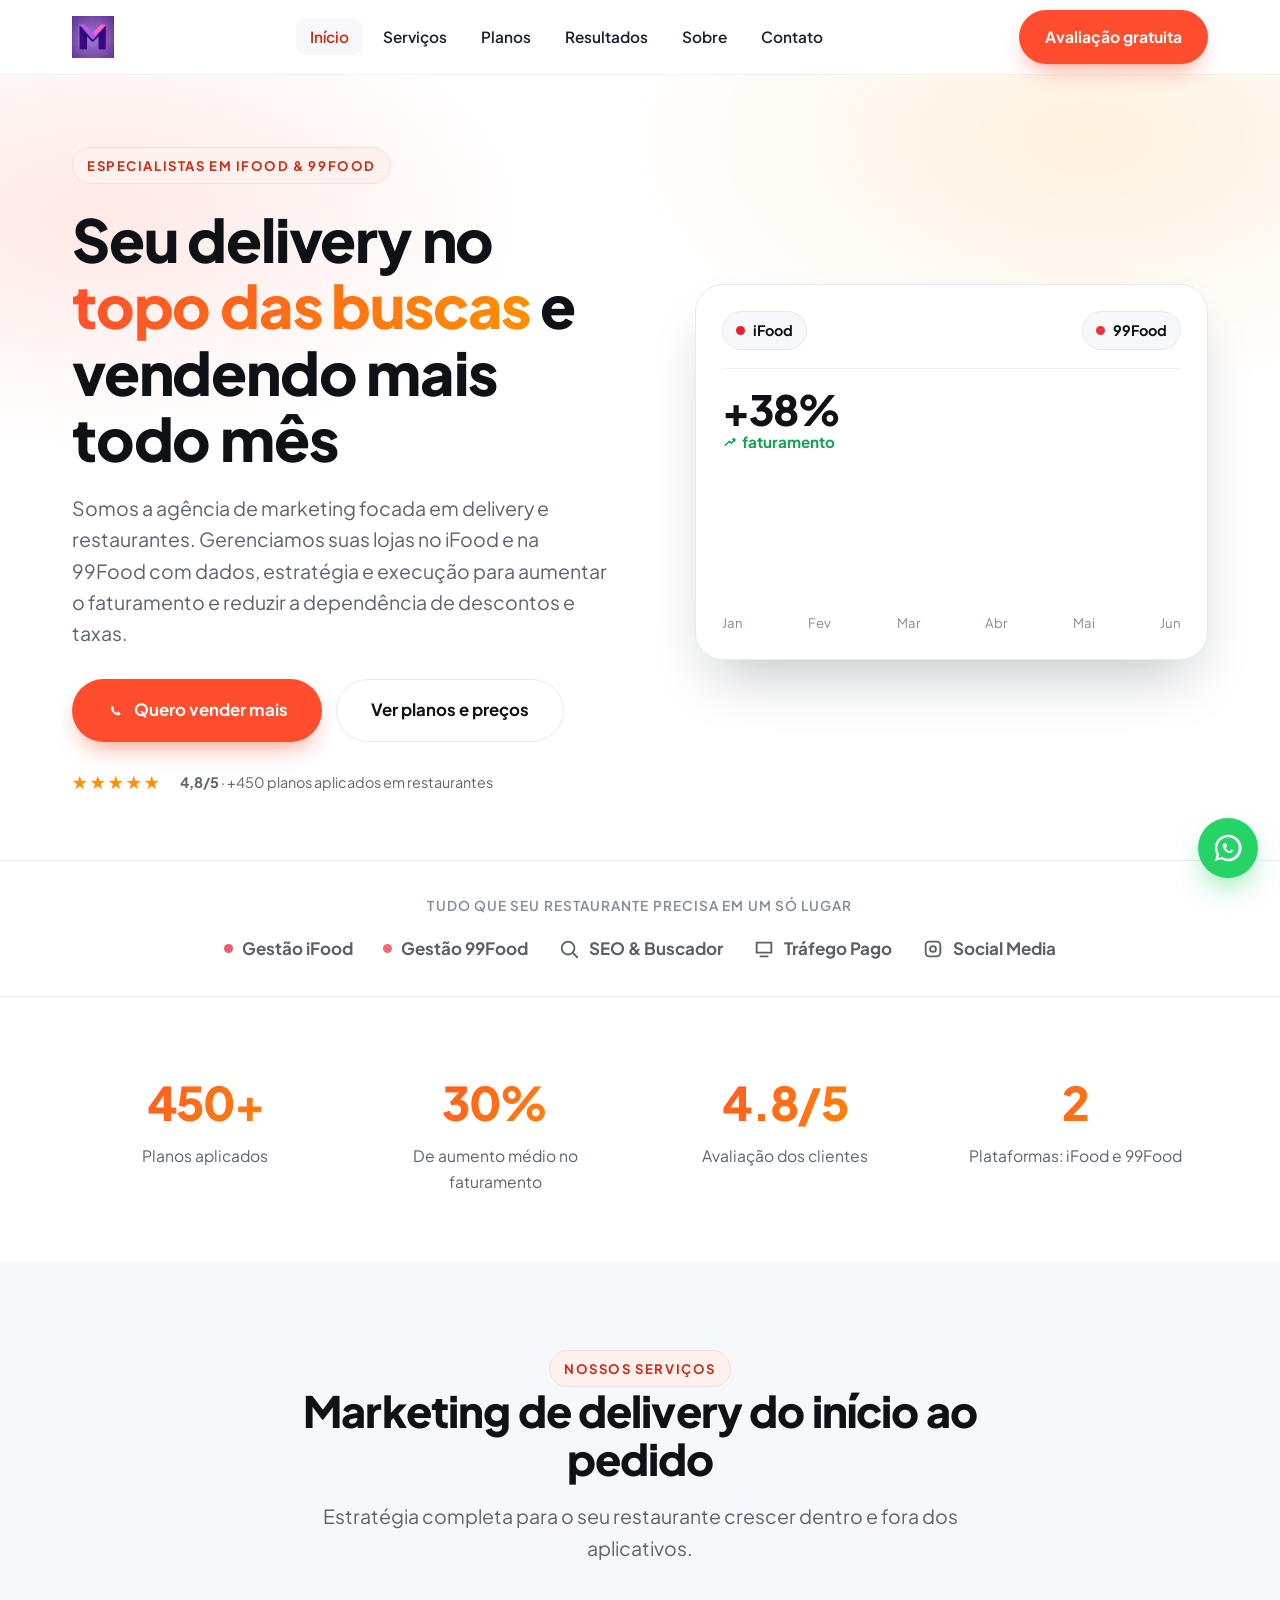
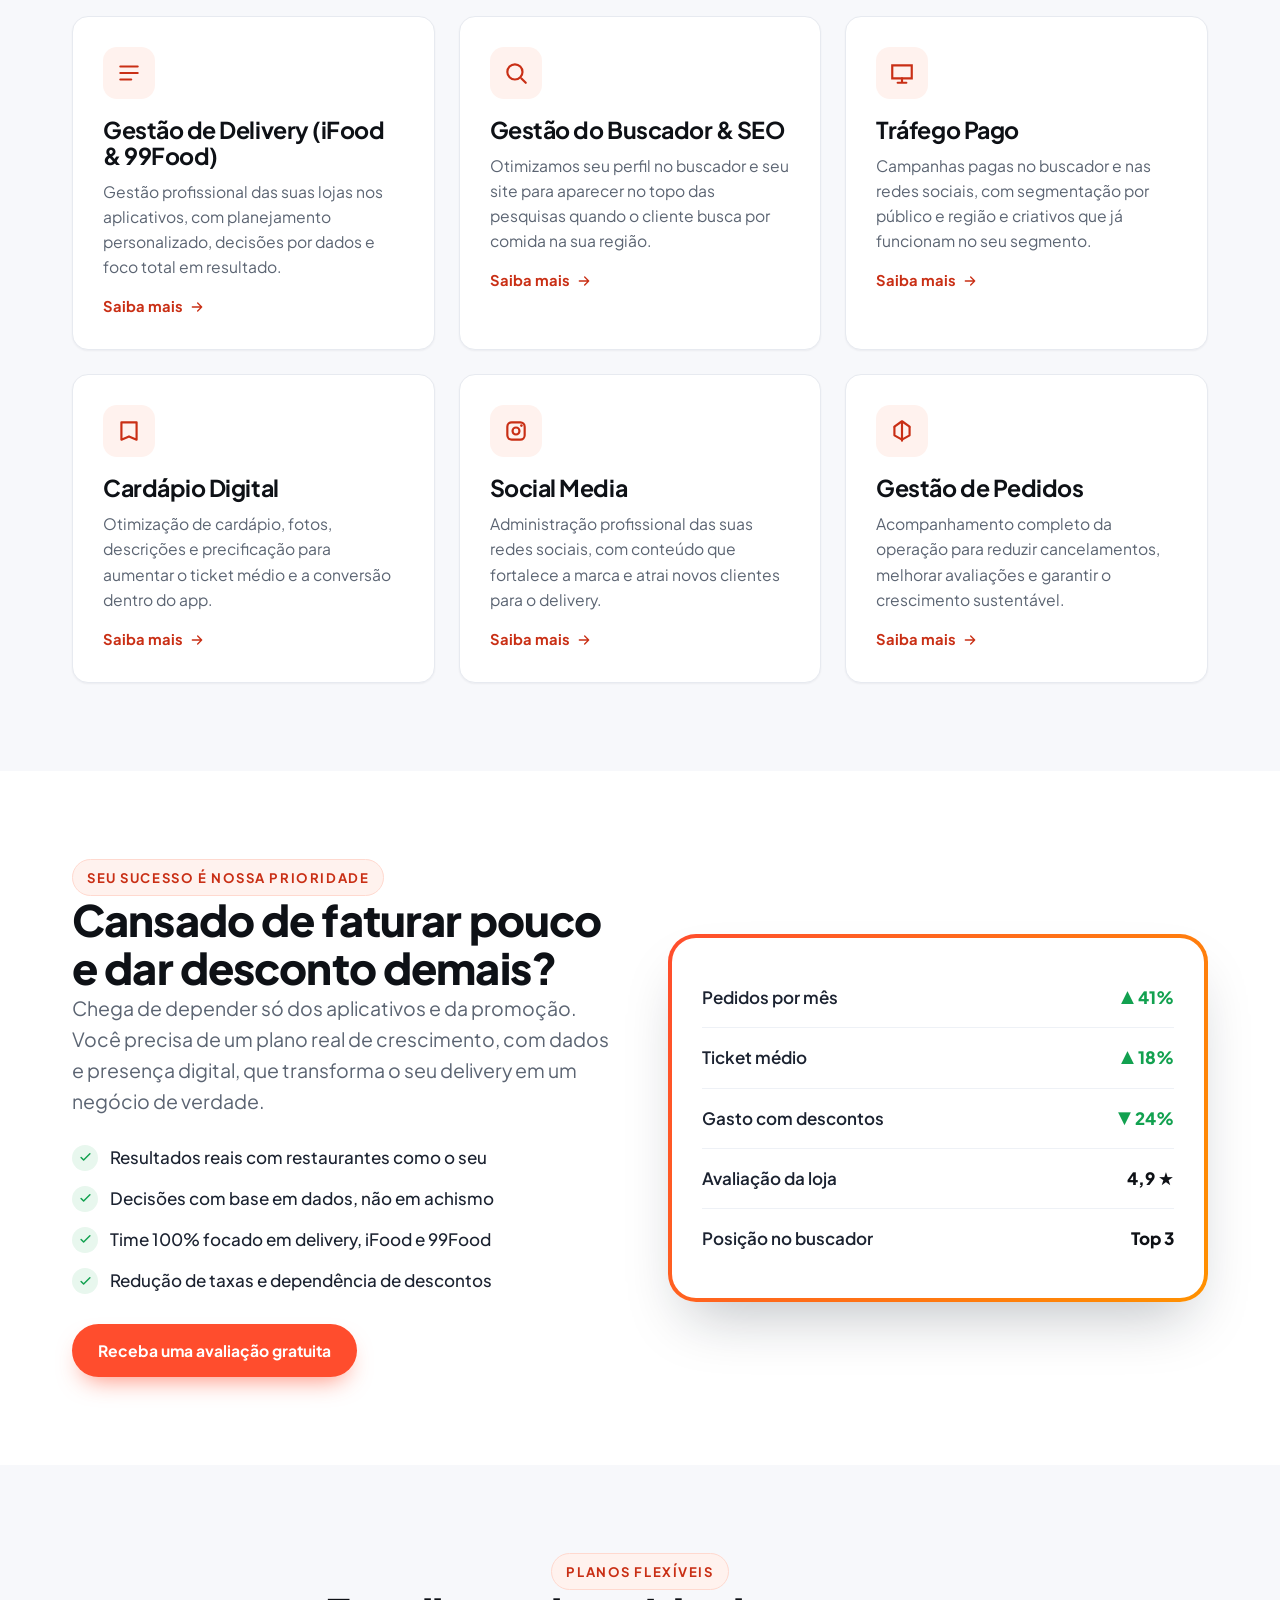
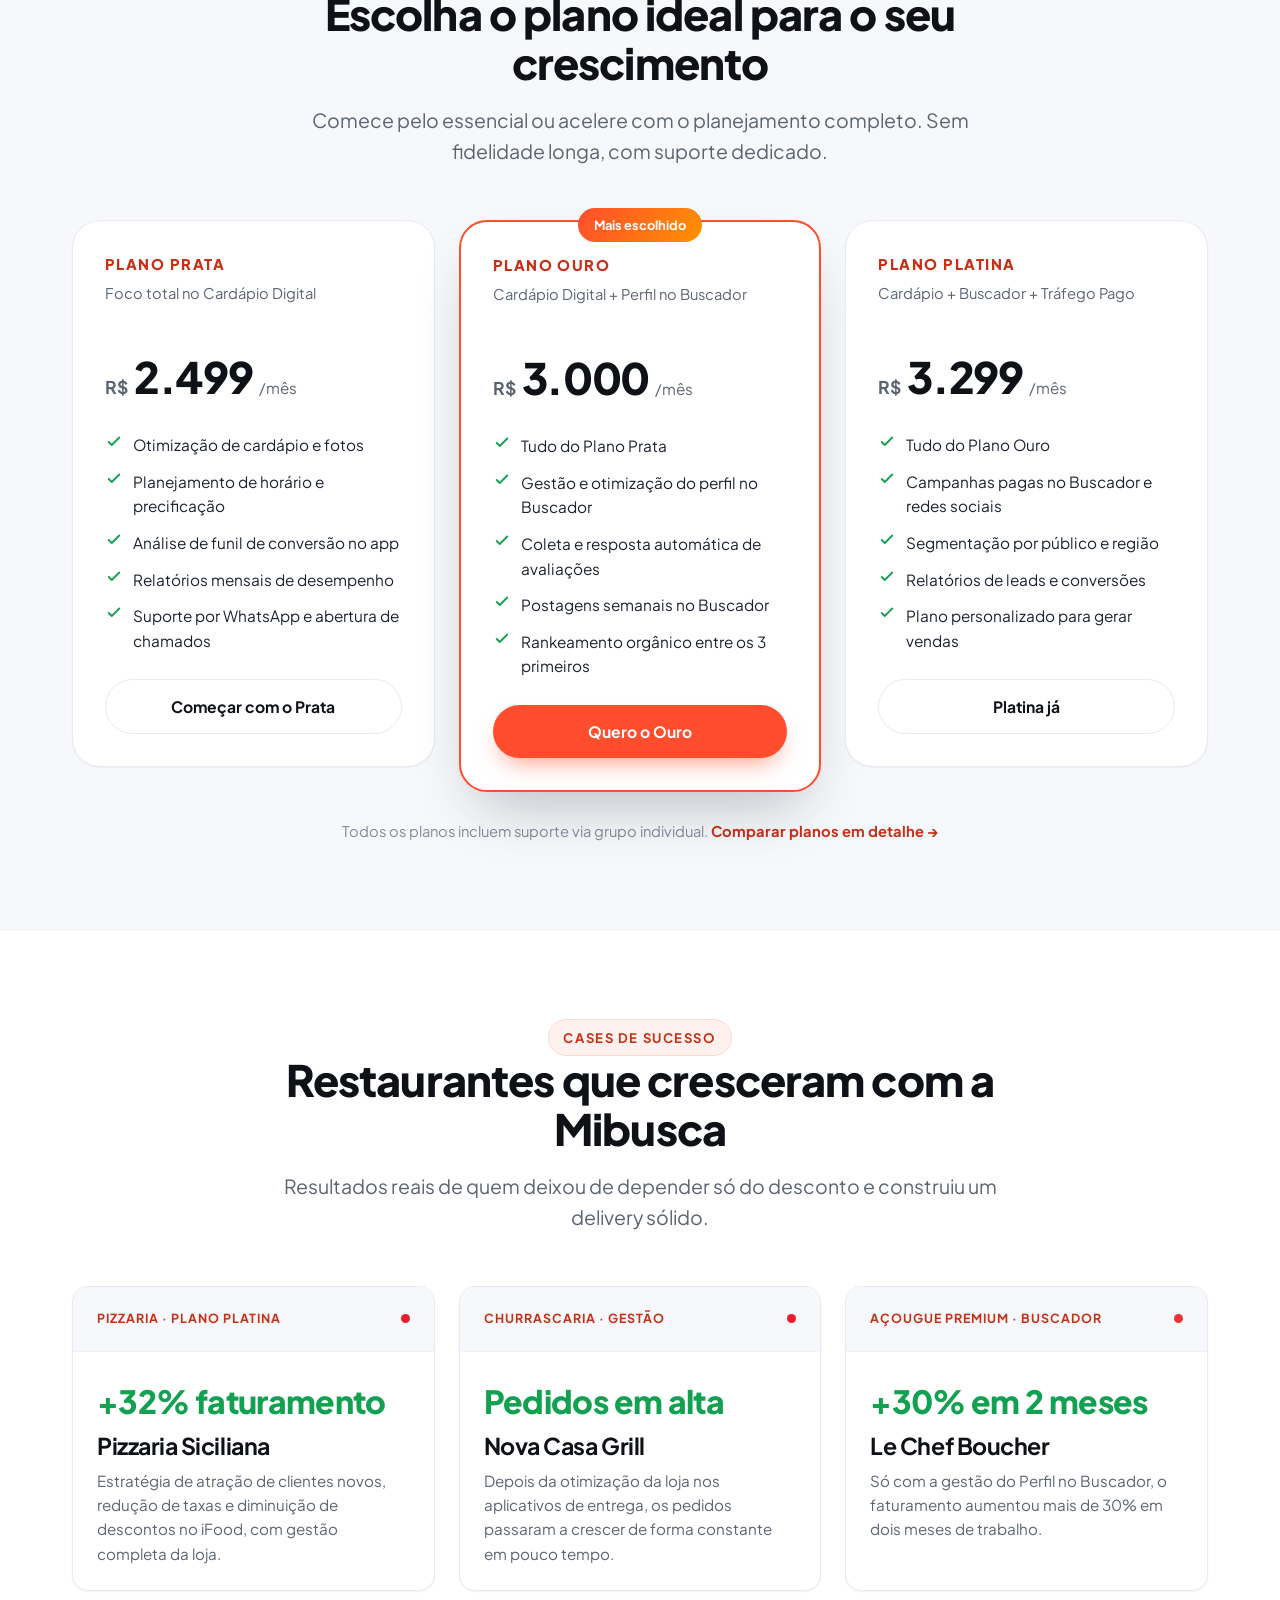
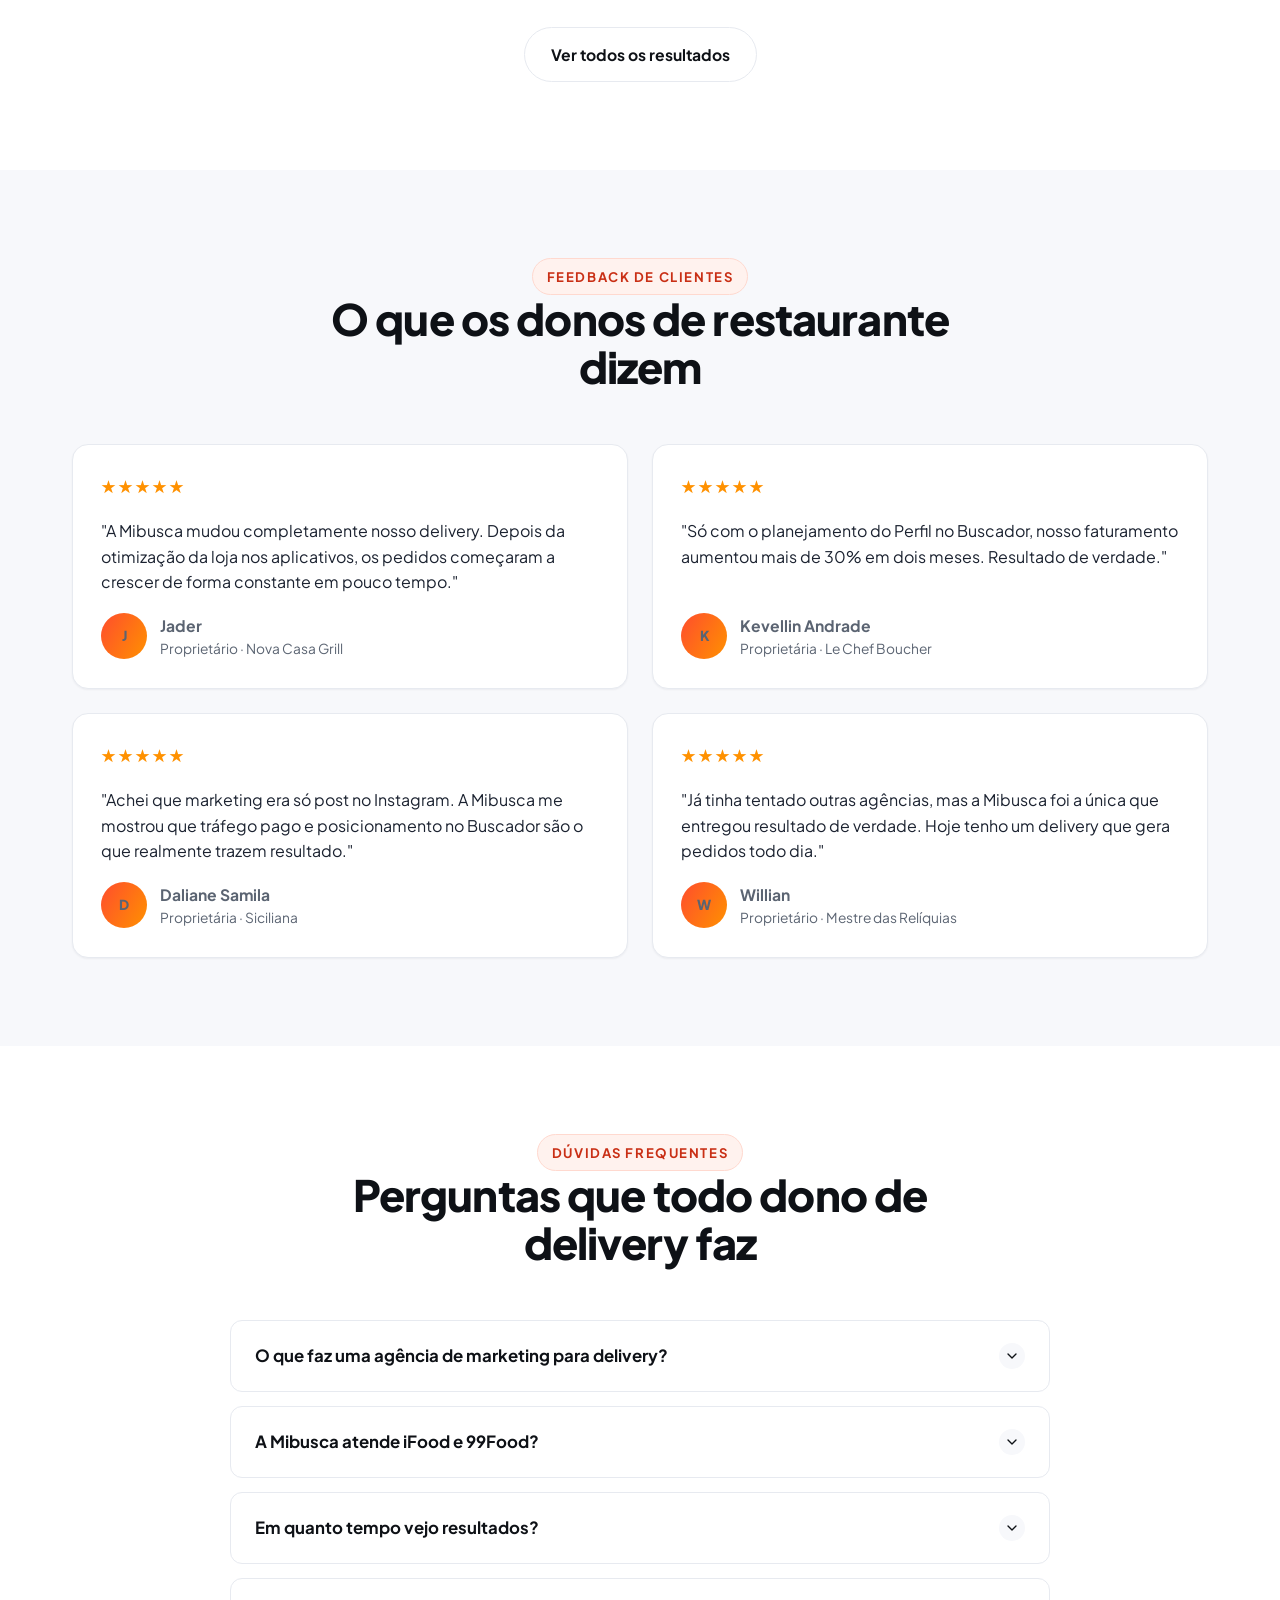
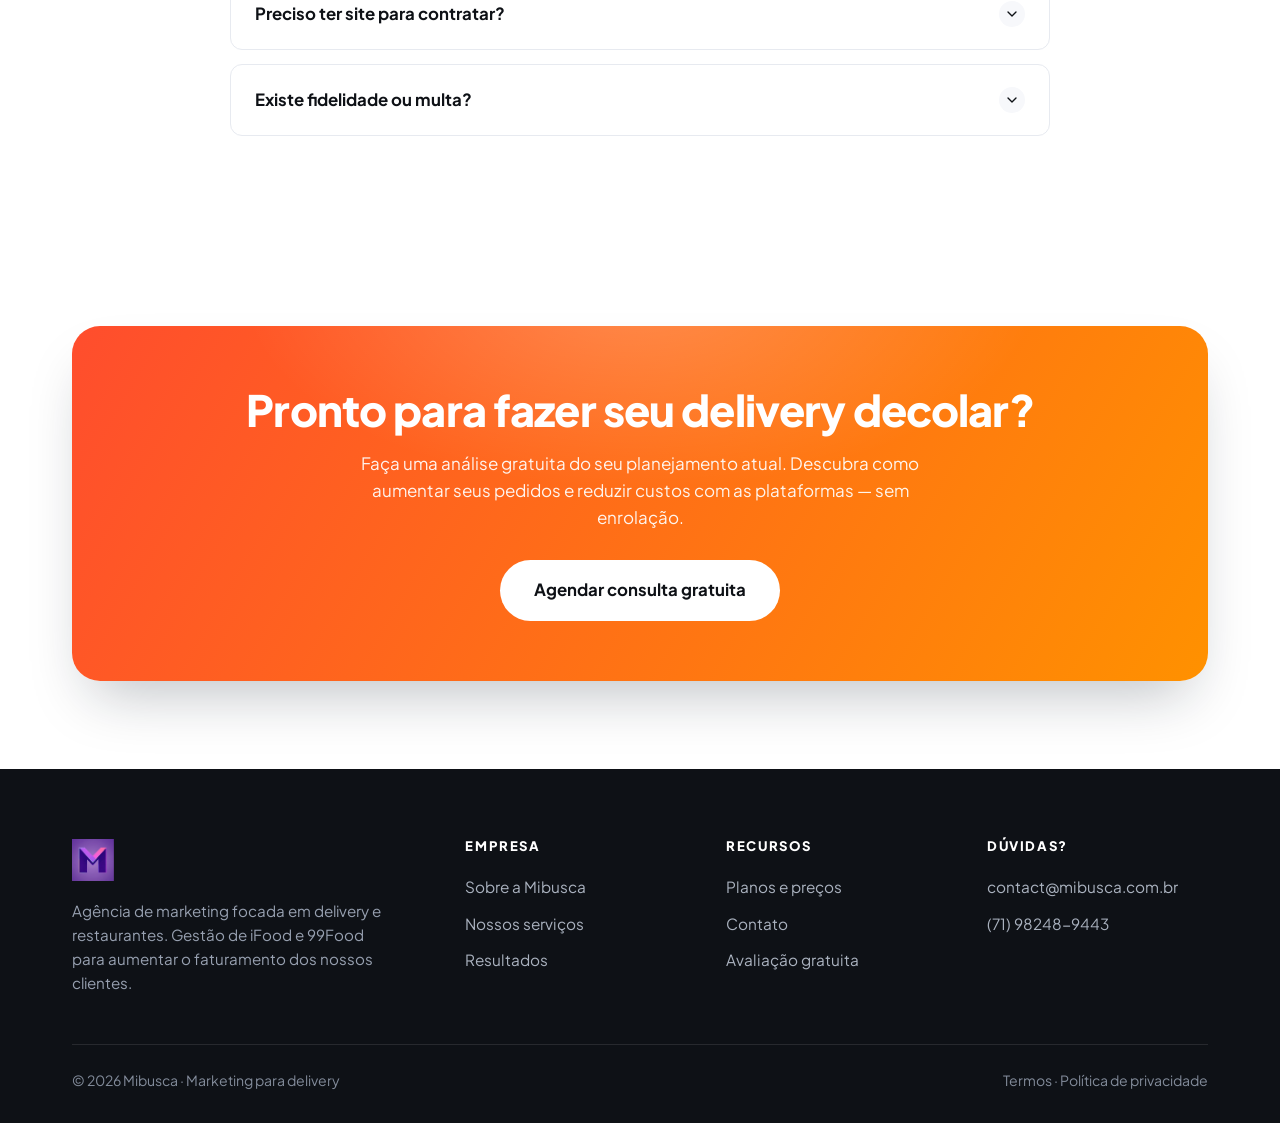
==== commit 4b53f67b: "Substitui favicon e logo do header pela imagem oficial MIBUSCA LOGO - Favicon atualizado de SVG gené" ====
--- a/index.html
+++ b/index.html
@@ -24,7 +24,7 @@
 <meta name="twitter:title" content="Mibusca | Agência de Marketing para Delivery">
 <meta name="twitter:description" content="Gestão de iFood e 99Food para restaurantes venderem mais e reduzirem taxas.">
 
-<link rel="icon" href="favicon.svg" type="image/svg+xml">
+<link rel="icon" href="assets/img/mibusca-logo.png" type="image/png">
 <link rel="manifest" href="site.webmanifest">
 <link rel="preconnect" href="https://fonts.googleapis.com">
 <link rel="preconnect" href="https://fonts.gstatic.com" crossorigin>
@@ -94,10 +94,7 @@
   <div class="container">
     <nav class="nav" aria-label="Principal">
       <a class="brand" href="index.html" aria-label="Mibusca — página inicial">
-        <span class="brand__mark" aria-hidden="true">
-          <svg viewBox="0 0 24 24" fill="none"><path d="M3 11l9-8 9 8" stroke="#fff" stroke-width="2.2" stroke-linecap="round" stroke-linejoin="round"/><path d="M6 10v9a1 1 0 001 1h3v-6h4v6h3a1 1 0 001-1v-9" stroke="#fff" stroke-width="2.2" stroke-linecap="round" stroke-linejoin="round"/></svg>
-        </span>
-        Mi<b>busca</b>
+        <img src="assets/img/mibusca-logo.png" alt="Mibusca" class="brand__logo">
       </a>
       <ul class="nav__links">
         <li><a href="index.html" aria-current="page">Início</a></li>
@@ -458,8 +455,7 @@
     <div class="footer__grid">
       <div>
         <a class="brand" href="index.html">
-          <span class="brand__mark" aria-hidden="true"><svg viewBox="0 0 24 24" fill="none"><path d="M3 11l9-8 9 8" stroke="#fff" stroke-width="2.2" stroke-linecap="round" stroke-linejoin="round"/><path d="M6 10v9a1 1 0 001 1h3v-6h4v6h3a1 1 0 001-1v-9" stroke="#fff" stroke-width="2.2" stroke-linecap="round" stroke-linejoin="round"/></svg></span>
-          Mibusca
+          <img src="assets/img/mibusca-logo.png" alt="Mibusca" class="brand__logo">
         </a>
         <p class="footer__about">Agência de marketing focada em delivery e restaurantes. Gestão de iFood e 99Food para aumentar o faturamento dos nossos clientes.</p>
       </div>
--- a/assets/css/styles.css
+++ b/assets/css/styles.css
@@ -115,6 +115,7 @@
 }
 .brand__mark svg { width: 22px; height: 22px; }
 .brand b { color: var(--brand); }
+.brand__logo { height: 42px; width: auto; display: block; }
 .nav__links { display: flex; align-items: center; gap: 6px; }
 .nav__links a {
   font-weight: 600; font-size: .96rem; color: var(--ink-2); padding: 9px 14px; border-radius: 10px;
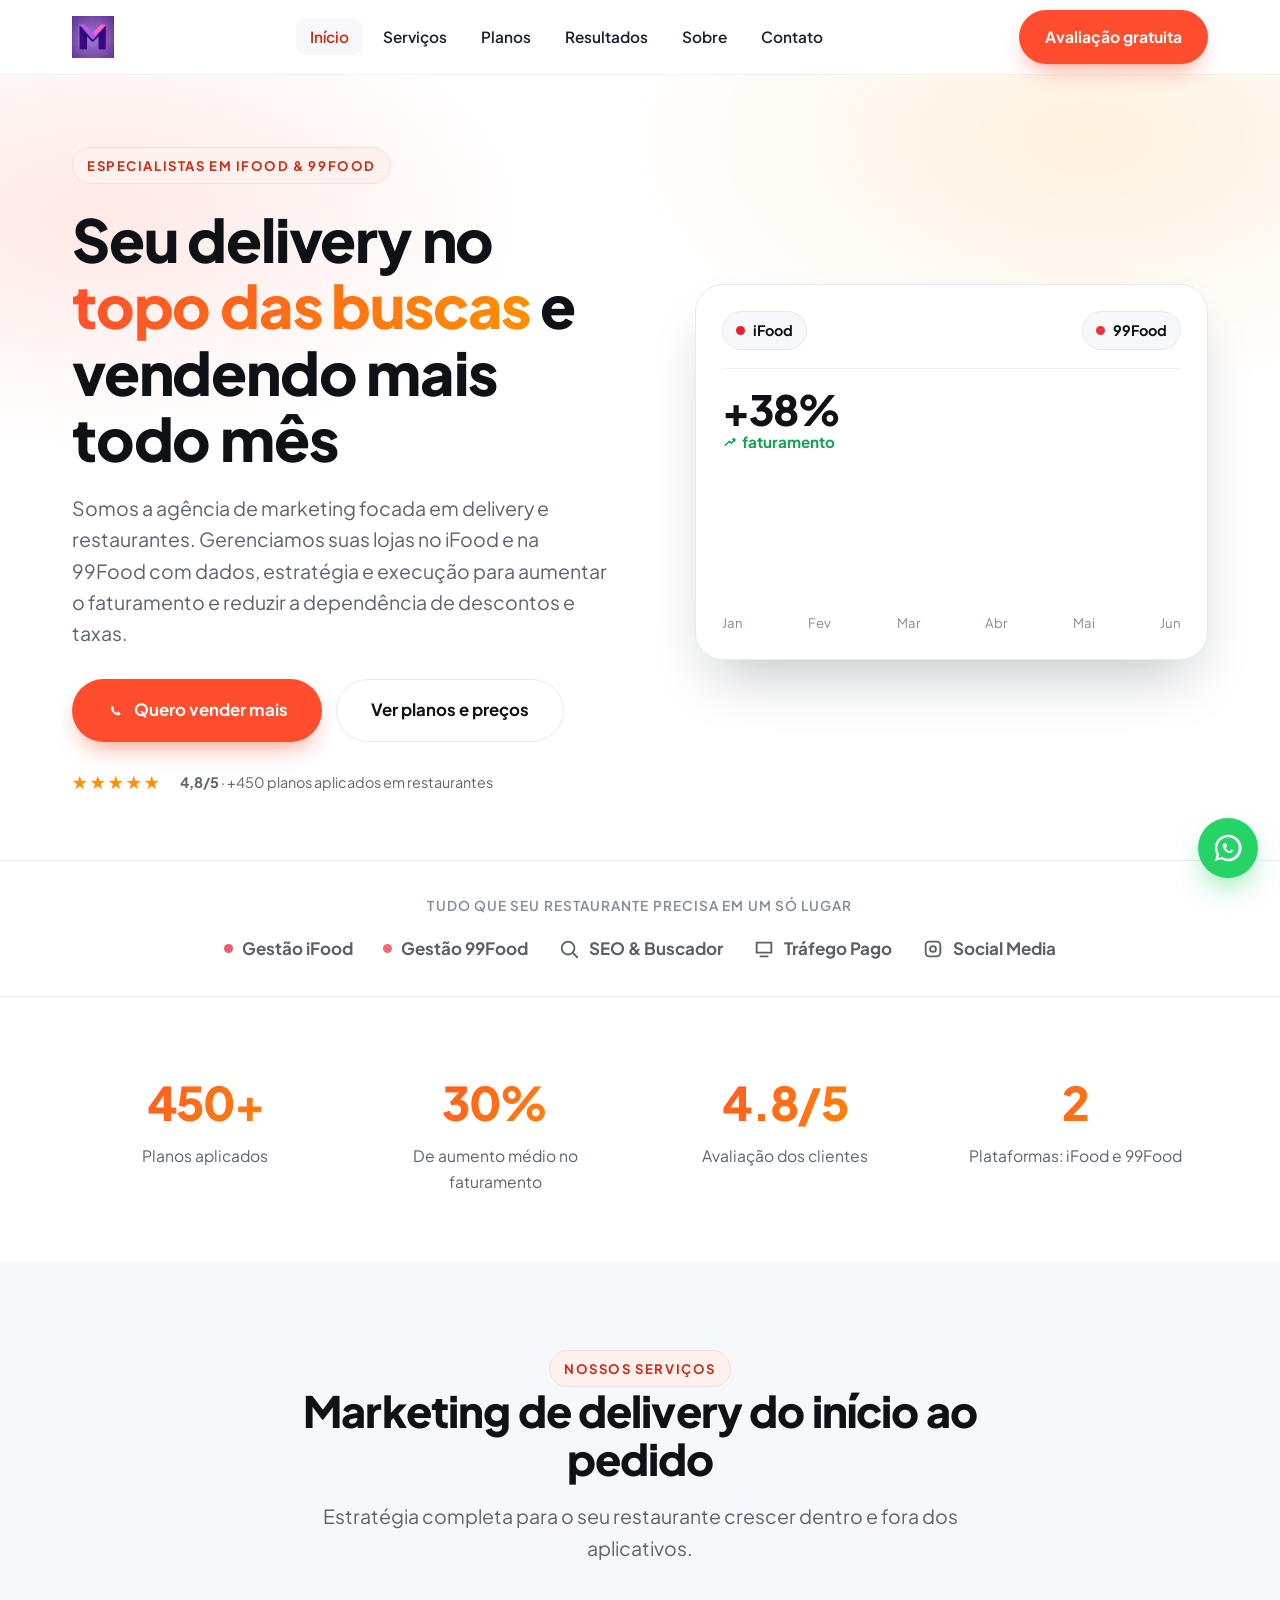
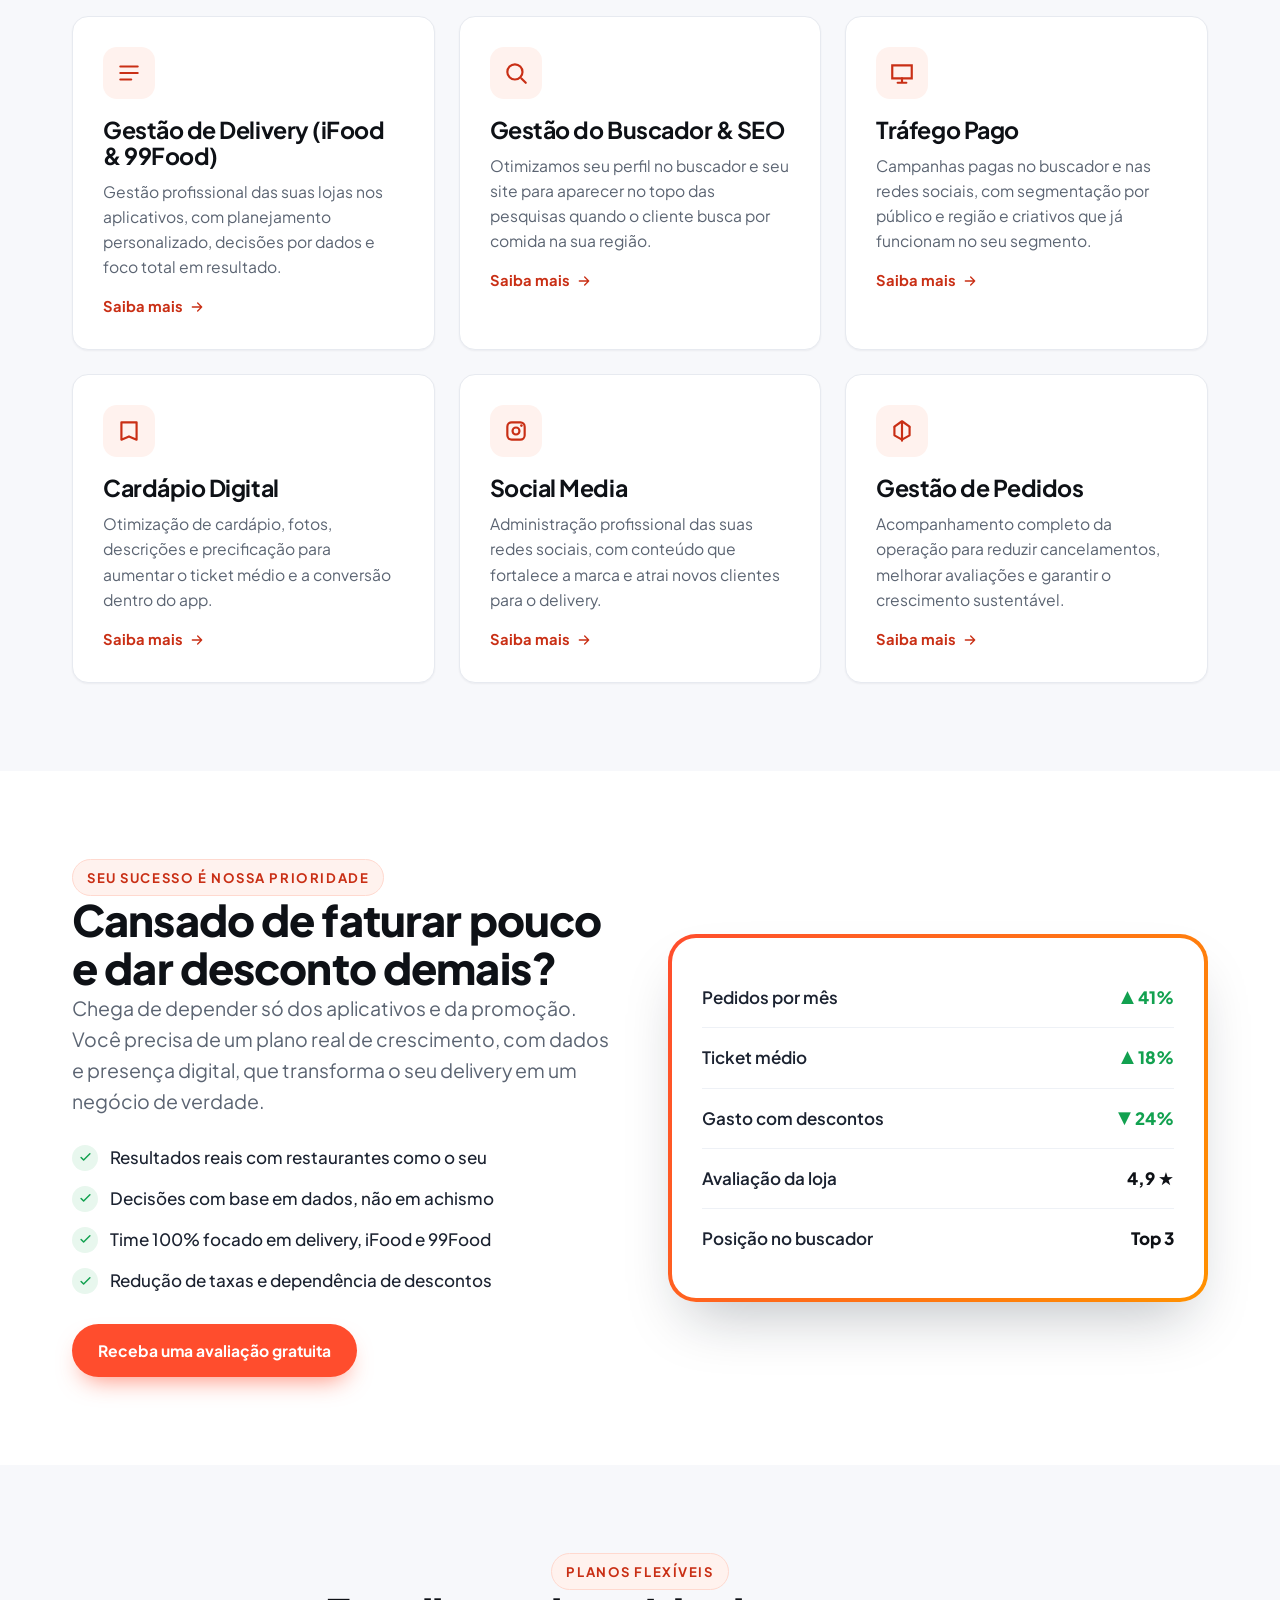
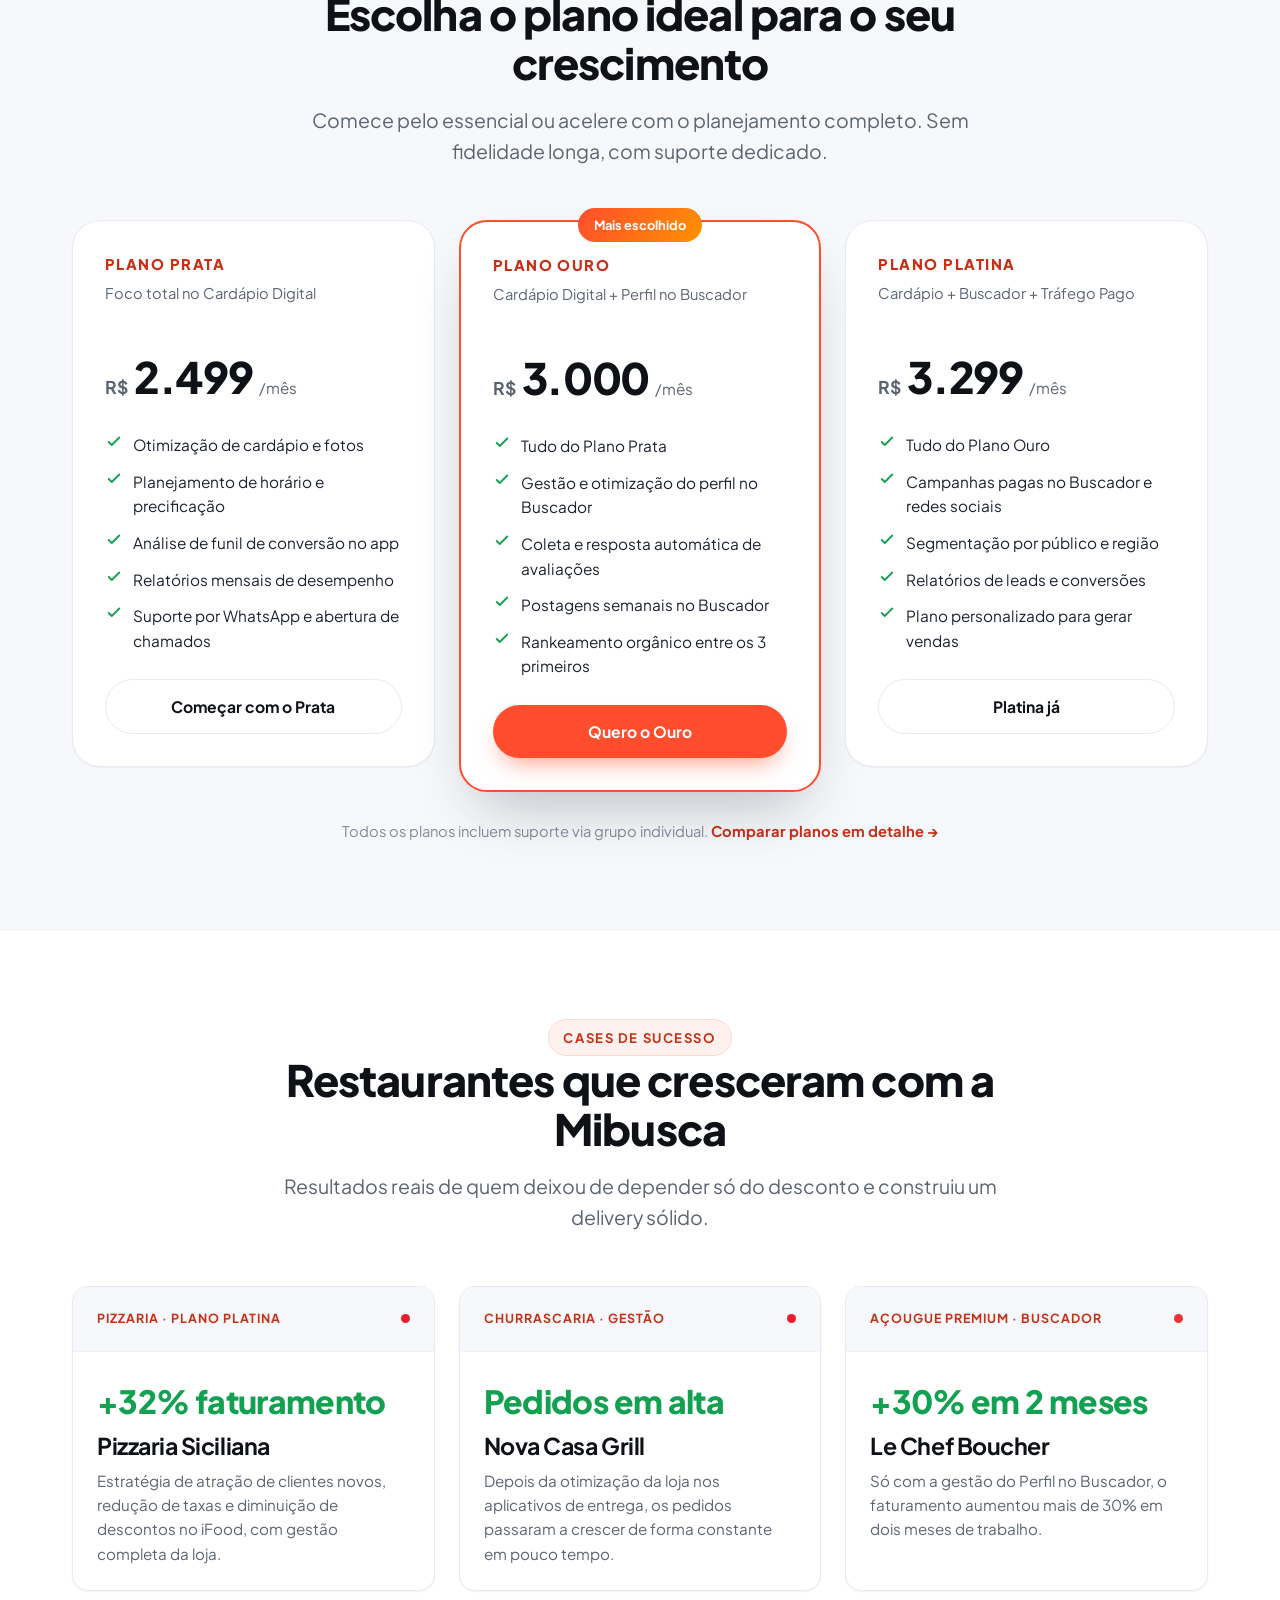
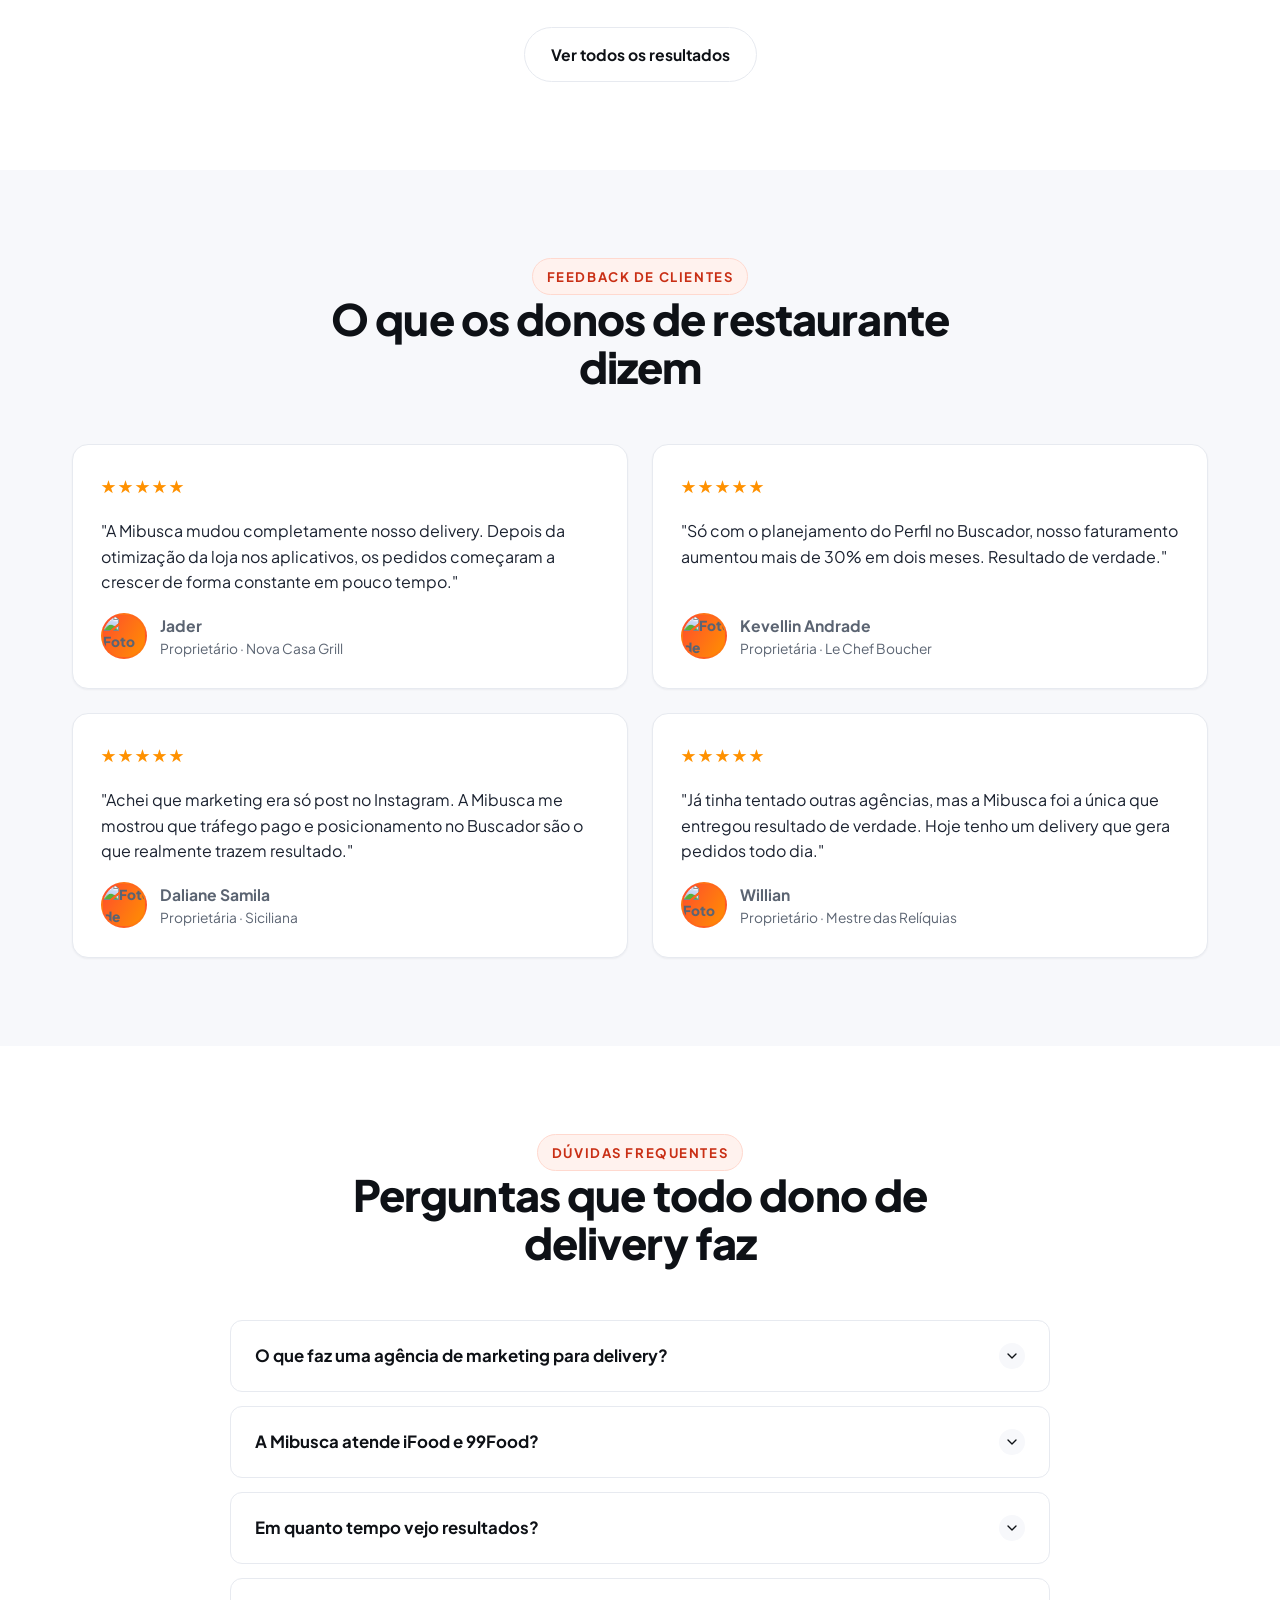
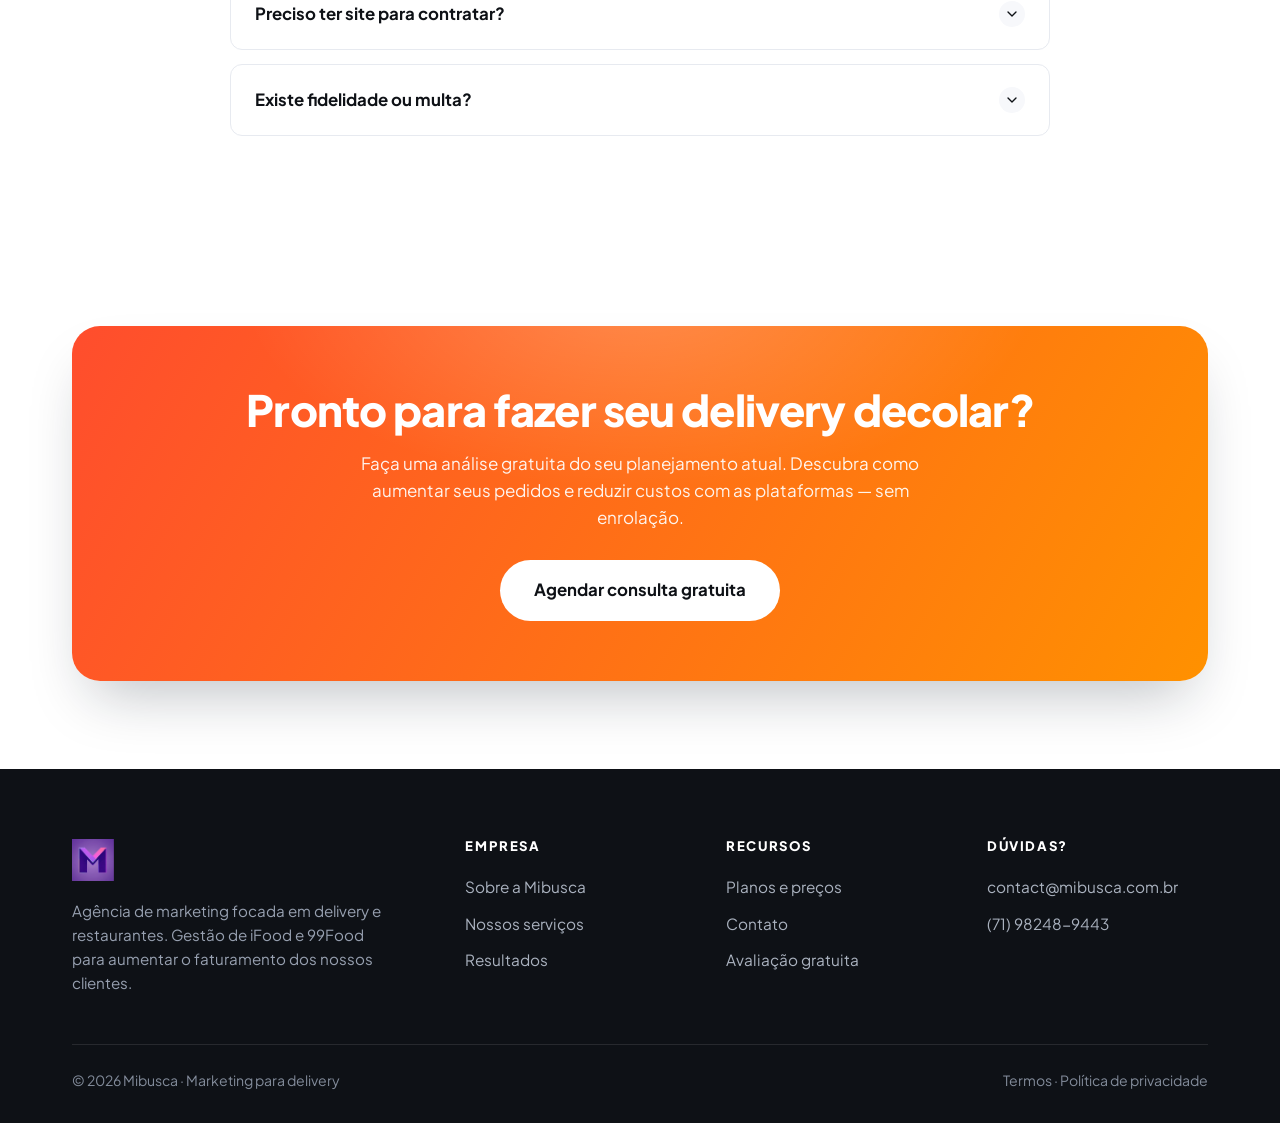
==== commit 68cb1d30: "Adiciona avatares fictícios nas avaliações Substitui as iniciais textuais por fotos via pravatar.cc " ====
--- a/index.html
+++ b/index.html
@@ -384,22 +384,22 @@
       <figure class="quote reveal">
         <div class="quote__stars" aria-hidden="true">★★★★★</div>
         <blockquote><p>"A Mibusca mudou completamente nosso delivery. Depois da otimização da loja nos aplicativos, os pedidos começaram a crescer de forma constante em pouco tempo."</p></blockquote>
-        <figcaption class="quote__who"><span class="quote__avatar">J</span><span><b>Jader</b><span>Proprietário · Nova Casa Grill</span></span></figcaption>
+        <figcaption class="quote__who"><span class="quote__avatar"><img src="https://i.pravatar.cc/100?img=12" alt="Foto de Jader" width="46" height="46" loading="lazy"></span><span><b>Jader</b><span>Proprietário · Nova Casa Grill</span></span></figcaption>
       </figure>
       <figure class="quote reveal">
         <div class="quote__stars" aria-hidden="true">★★★★★</div>
         <blockquote><p>"Só com o planejamento do Perfil no Buscador, nosso faturamento aumentou mais de 30% em dois meses. Resultado de verdade."</p></blockquote>
-        <figcaption class="quote__who"><span class="quote__avatar">K</span><span><b>Kevellin Andrade</b><span>Proprietária · Le Chef Boucher</span></span></figcaption>
+        <figcaption class="quote__who"><span class="quote__avatar"><img src="https://i.pravatar.cc/100?img=47" alt="Foto de Kevellin" width="46" height="46" loading="lazy"></span><span><b>Kevellin Andrade</b><span>Proprietária · Le Chef Boucher</span></span></figcaption>
       </figure>
       <figure class="quote reveal">
         <div class="quote__stars" aria-hidden="true">★★★★★</div>
         <blockquote><p>"Achei que marketing era só post no Instagram. A Mibusca me mostrou que tráfego pago e posicionamento no Buscador são o que realmente trazem resultado."</p></blockquote>
-        <figcaption class="quote__who"><span class="quote__avatar">D</span><span><b>Daliane Samila</b><span>Proprietária · Siciliana</span></span></figcaption>
+        <figcaption class="quote__who"><span class="quote__avatar"><img src="https://i.pravatar.cc/100?img=32" alt="Foto de Daliane" width="46" height="46" loading="lazy"></span><span><b>Daliane Samila</b><span>Proprietária · Siciliana</span></span></figcaption>
       </figure>
       <figure class="quote reveal">
         <div class="quote__stars" aria-hidden="true">★★★★★</div>
         <blockquote><p>"Já tinha tentado outras agências, mas a Mibusca foi a única que entregou resultado de verdade. Hoje tenho um delivery que gera pedidos todo dia."</p></blockquote>
-        <figcaption class="quote__who"><span class="quote__avatar">W</span><span><b>Willian</b><span>Proprietário · Mestre das Relíquias</span></span></figcaption>
+        <figcaption class="quote__who"><span class="quote__avatar"><img src="https://i.pravatar.cc/100?img=3" alt="Foto de Willian" width="46" height="46" loading="lazy"></span><span><b>Willian</b><span>Proprietário · Mestre das Relíquias</span></span></figcaption>
       </figure>
     </div>
   </div>
--- a/assets/css/styles.css
+++ b/assets/css/styles.css
@@ -241,7 +241,8 @@
 .quote__stars { color: var(--brand-2); letter-spacing: 2px; }
 .quote p { color: var(--ink-2); font-size: 1rem; }
 .quote__who { display: flex; align-items: center; gap: 13px; margin-top: auto; }
-.quote__avatar { width: 46px; height: 46px; border-radius: 50%; background: var(--gradient); color: #fff; display: grid; place-items: center; font-weight: 800; }
+.quote__avatar { width: 46px; height: 46px; border-radius: 50%; background: var(--gradient); color: #fff; display: grid; place-items: center; font-weight: 800; overflow: hidden; flex-shrink: 0; border: 2px solid rgba(255,77,45,.2); }
+.quote__avatar img { width: 100%; height: 100%; object-fit: cover; display: block; }
 .quote__who b { display: block; font-size: .98rem; }
 .quote__who span { color: var(--muted); font-size: .86rem; }
 
